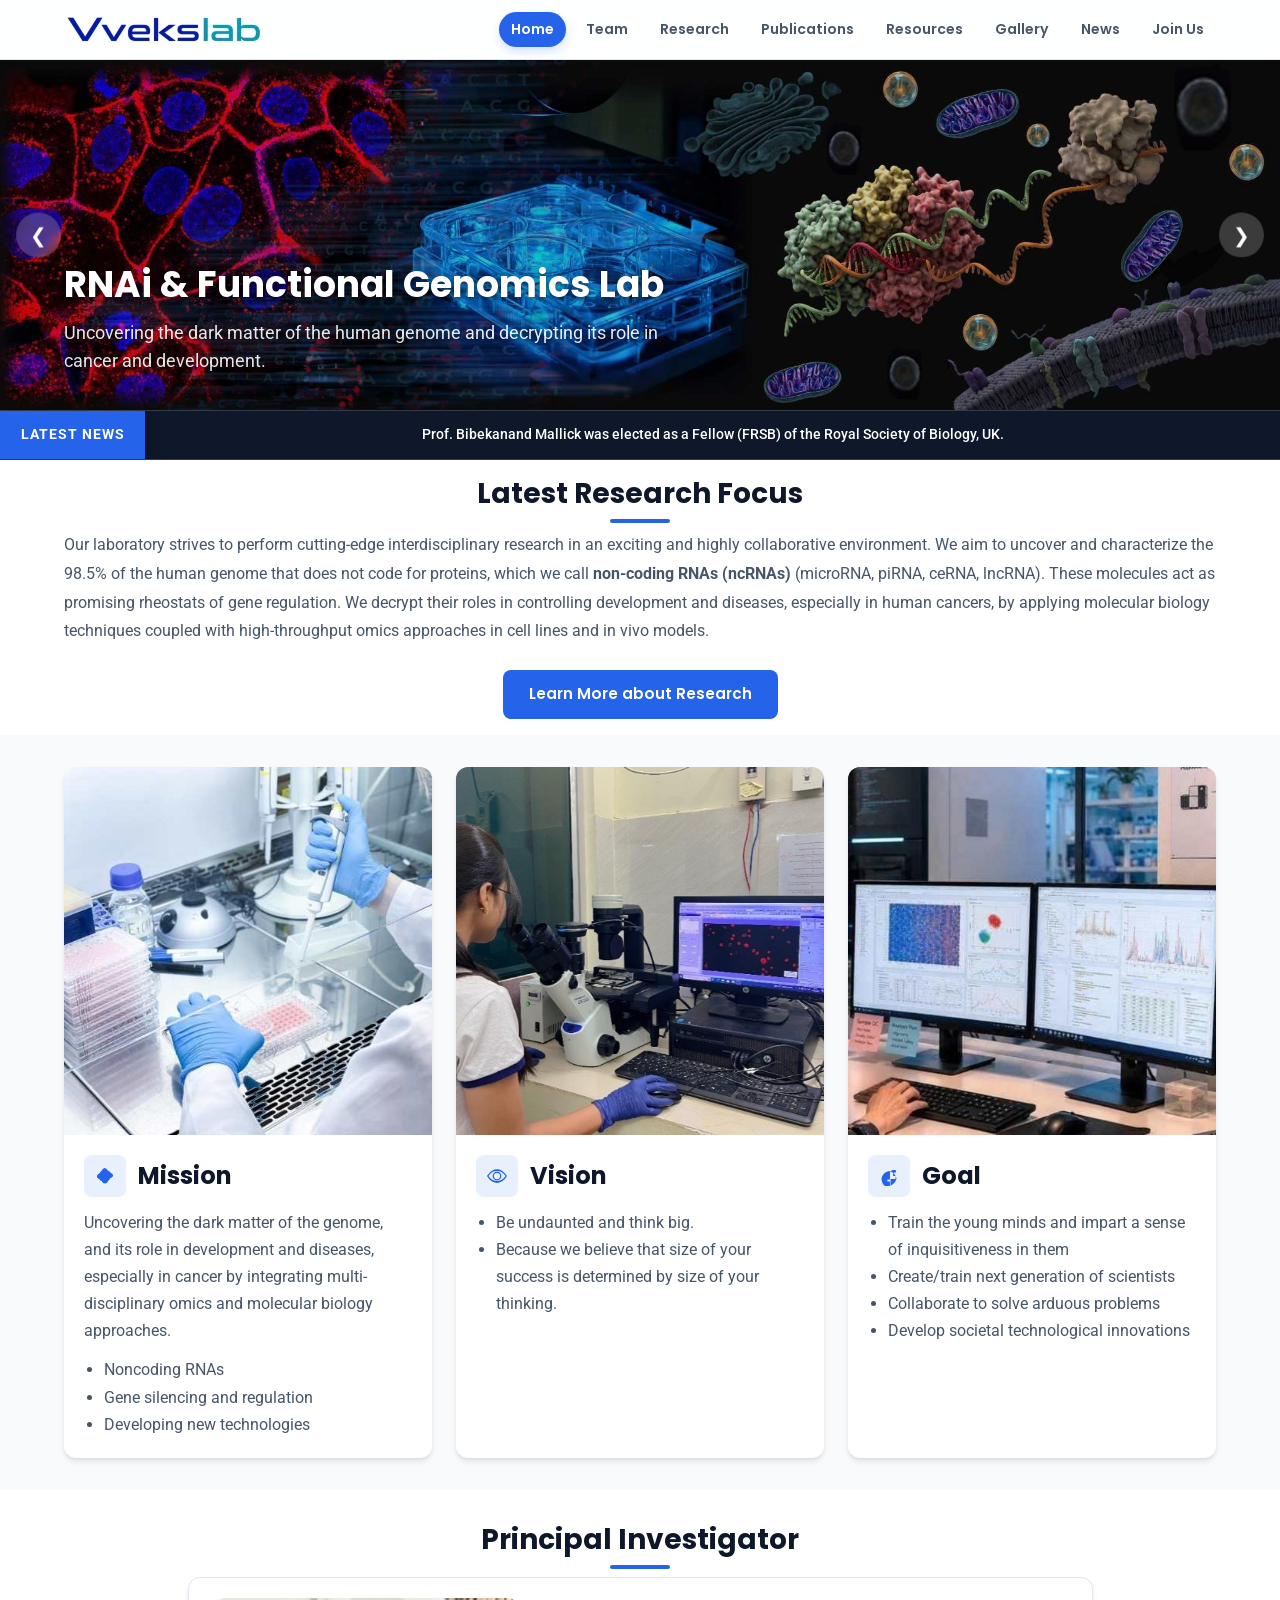
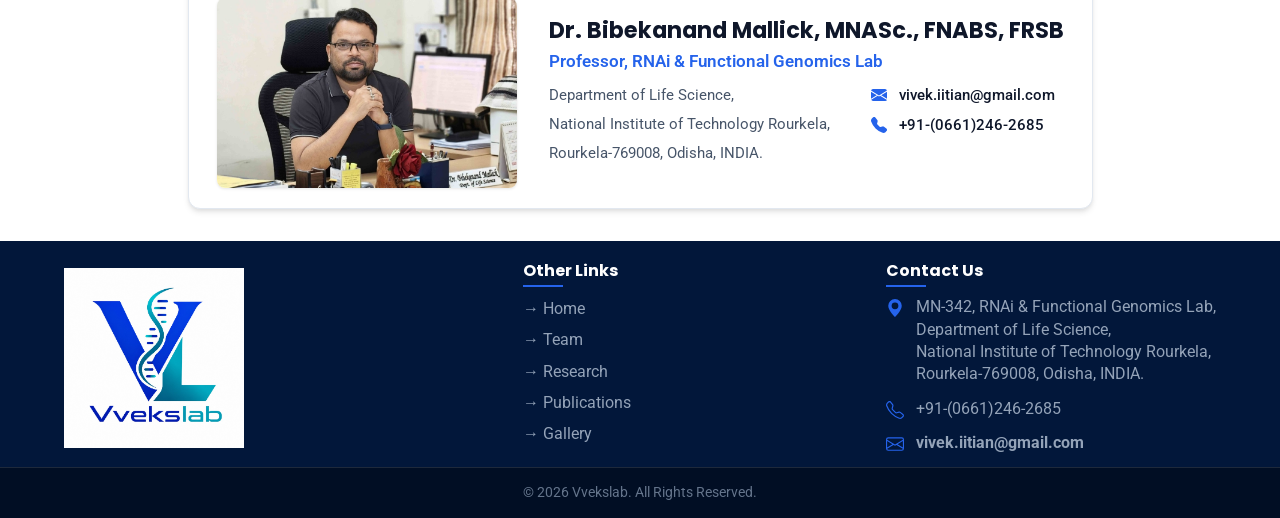
==== index.html @ ed966a6b "Initial commit" ====
<!DOCTYPE html>
<html lang="en">

<head>
  <meta charset="UTF-8">
  <meta http-equiv="X-UA-Compatible" content="IE=edge">
  <meta name="viewport" content="width=device-width, initial-scale=1.0">
  <title>Vvekslab | RNAi & Functional Genomics Lab</title>

  <!-- Favicon -->
  <link rel="shortcut icon" href="./assets/images/logo.jpg" type="image/jpeg">

  <!-- Fonts -->
  <link rel="preconnect" href="https://fonts.googleapis.com">
  <link rel="preconnect" href="https://fonts.gstatic.com" crossorigin>
  <link
    href="https://fonts.googleapis.com/css2?family=Poppins:wght@500;600;700;800&family=Roboto:wght@400;500;700&display=swap"
    rel="stylesheet">

  <!-- Main Stylesheet -->
  <link rel="stylesheet" href="./assets/css/style.css">
</head>

<body id="top">

  <!-- Header -->
  <header class="header" data-header>
    <div class="container header-container">
      <a href="index.html" class="logo">
        <img src="./assets/images/vvekslab_text.png" alt="Vvekslab Logo">
      </a>

      <nav class="navbar" data-navbar>
        <ul class="navbar-list">
          <li><a href="index.html" class="navbar-link active">Home</a></li>
          <li class="dropdown">
            <a href="team.html" class="navbar-link dropdown-toggle" style="cursor: pointer;">Team</a>
            <div class="dropdown-content">
              <a href="team.html">Current Lab Members</a>
              <a href="alumni.html">Lab Alumni</a>
            </div>
          </li>
          <li><a href="research.html" class="navbar-link ">Research</a></li>
          <li><a href="publications.html" class="navbar-link ">Publications</a></li>
          <li><a href="resources.html" class="navbar-link ">Resources</a></li>
          <li><a href="gallery.html" class="navbar-link ">Gallery</a></li>
          <li><a href="news.html" class="navbar-link ">News</a></li>
          <li><a href="joinus.html" class="navbar-link ">Join Us</a></li>
        </ul>
      </nav>

      <button class="nav-toggle-btn" aria-label="Toggle menu" data-nav-toggler>
        <svg xmlns="http://www.w3.org/2000/svg" width="24" height="24" fill="currentColor" class="bi bi-list"
          viewBox="0 0 16 16">
          <path fill-rule="evenodd"
            d="M2.5 12a.5.5 0 0 1 .5-.5h10a.5.5 0 0 1 0 1H3a.5.5 0 0 1-.5-.5zm0-4a.5.5 0 0 1 .5-.5h10a.5.5 0 0 1 0 1H3a.5.5 0 0 1-.5-.5zm0-4a.5.5 0 0 1 .5-.5h10a.5.5 0 0 1 0 1H3a.5.5 0 0 1-.5-.5z" />
        </svg>
      </button>
    </div>
  </header>

  <!-- Carousel Hero Section -->
  <section class="hero-carousel">
    <div class="carousel-inner">
      <div class="carousel-item">
        <img src="assets/images/homepage/carousel_1.jpg" alt="Lab Research">
        <div class="carousel-caption">
          <h2>RNAi & Functional Genomics Lab</h2>
          <p>Uncovering the dark matter of the human genome and decrypting its role in cancer and development.</p>
        </div>
      </div>
      <div class="carousel-item">
        <img src="assets/images/homepage/carousel_2.jpg" alt="Computational Biology">
        <div class="carousel-caption">
          <h2>Cutting-Edge Research</h2>
          <p>Performing interdisciplinary studies by coupling molecular techniques with high-throughput omics.</p>
        </div>
      </div>
      <div class="carousel-item">
        <img src="assets/images/homepage/carousel_3.jpg" alt="Lab Members Work">
        <div class="carousel-caption">
          <h2>State-of-the-Art Facility</h2>
          <p>Nurturing young minds at the Department of Life Science, National Institute of Technology, Rourkela.</p>
        </div>
      </div>
      <div class="carousel-item">
        <img src="assets/images/homepage/carousel_4.jpg" alt="Lab Environment">
        <div class="carousel-caption">
          <h2>Join Our Journey</h2>
          <p>Training the next generation of scientists to solve complex molecular biology problems.</p>
        </div>
      </div>
    </div>
    <button class="carousel-btn prev" aria-label="Previous image">&#10094;</button>
    <button class="carousel-btn next" aria-label="Next image">&#10095;</button>
  </section>

  <!-- Ticker Banner with Static News Badge -->
  <a href="news.html" class="announcement-ticker" title="View all news">
    <div class="ticker-badge">LATEST NEWS</div>
    <div class="ticker-scroll-area">
      <div class="ticker-wrap">
        <div class="ticker-item">Prof. Bibekanand Mallick was elected as a Fellow (FRSB) of the Royal Society of
          Biology, UK.</div>
        <div class="ticker-item">Serving as Editor of Communications Biology (Nature Portfolio Journal).</div>
        <div class="ticker-item">Recent research on oral cancer published in the journal "BBA Gene Regulatory
          Mechanism".
        </div>
      </div>
    </div>
  </a>

  <!-- Latest Research Section -->
  <section class="section section-bg" style="padding-top: 1rem; padding-bottom: 1rem;">
    <div class="container">
      <h2 class="section-title" style="font-size: 1.75rem;">Latest Research Focus</h2>
      <p class="text-muted" style="font-size: 1rem; line-height: 1.8; margin-bottom: 1.5rem;">
        Our laboratory strives to perform cutting-edge interdisciplinary research in an exciting and highly
        collaborative environment. We aim to uncover and characterize the 98.5% of the human genome that does not code
        for proteins, which we call <strong>non-coding RNAs (ncRNAs)</strong> (microRNA, piRNA, ceRNA, lncRNA).
        These molecules act as promising rheostats of gene regulation. We decrypt their roles in controlling development
        and diseases, especially in human cancers, by applying molecular biology techniques coupled with high-throughput
        omics approaches in cell lines and in vivo models.
      </p>
      <div style="display: flex; justify-content: center;">
        <a href="research.html" id="learn-more-research-btn" class="btn btn-primary"
          style="padding: 10px 24px; font-size: 0.95rem;">Learn More about
          Research</a>
      </div>
    </div>
  </section>

  <!-- Mission & Vision Section -->
  <section class="section">
    <div class="container">
      <div class="mvg-grid">

        <!-- Mission Card -->
        <div class="mvg-card">
          <div class="mvg-card-img">
            <img src="assets/images/homepage/mission.jpg" alt="Mission Illustration">
          </div>
          <div class="mvg-card-body">
            <div style="display: flex; align-items: center; gap: 0.75rem; margin-bottom: 0.75rem;">
              <div
                style="background-color: rgba(37, 99, 235, 0.1); color: var(--accent-color); width: 42px; height: 42px; border-radius: var(--radius-md); display: flex; align-items: center; justify-content: center; flex-shrink: 0;">
                <svg xmlns="http://www.w3.org/2000/svg" width="20" height="20" fill="currentColor"
                  class="bi bi-shield-check" viewBox="0 0 16 16">
                  <path
                    d="M8 1.5c-1.117 0-2.072.75-2.316 1.808a3.992 3.992 0 0 0-1.808 2.316A3.991 3.991 0 0 0 1.5 8c0 1.117.75 2.072 1.808 2.316a3.992 3.992 0 0 0 2.316 1.808c.244 1.058 1.2 1.808 2.316 1.808 1.117 0 2.072-.75 2.316-1.808a3.992 3.992 0 0 0 1.808-2.316A3.99 3.99 0 0 0 14.5 8c0-1.117-.75-2.072-1.808-2.316a3.992 3.992 0 0 0-2.316-1.808A3.993 3.993 0 0 0 8 1.5z" />
                </svg>
              </div>
              <h3 style="font-size: 1.5rem; margin: 0;">Mission</h3>
            </div>
            <p class="text-muted" style="font-size: 1rem; line-height: 1.7; margin-bottom: 0.75rem;">Uncovering the dark
              matter of the genome, and its role in development and diseases, especially in cancer by integrating
              multi-disciplinary omics and molecular biology approaches.</p>
            <ul class="text-muted"
              style="padding-left: 1.25rem; list-style: disc; font-size: 1rem; line-height: 1.7; margin-bottom: 0;">
              <li>Noncoding RNAs</li>
              <li>Gene silencing and regulation</li>
              <li>Developing new technologies</li>
            </ul>
          </div>
        </div>

        <!-- Vision Card -->
        <div class="mvg-card">
          <div class="mvg-card-img">
            <img src="assets/images/homepage/vision.jpg" alt="Vision Illustration">
          </div>
          <div class="mvg-card-body">
            <div style="display: flex; align-items: center; gap: 0.75rem; margin-bottom: 0.75rem;">
              <div
                style="background-color: rgba(37, 99, 235, 0.1); color: var(--accent-color); width: 42px; height: 42px; border-radius: var(--radius-md); display: flex; align-items: center; justify-content: center; flex-shrink: 0;">
                <svg xmlns="http://www.w3.org/2000/svg" width="20" height="20" fill="currentColor" class="bi bi-eye"
                  viewBox="0 0 16 16">
                  <path
                    d="M16 8s-3-5.5-8-5.5S0 8 0 8s3 5.5 8 5.5S16 8 16 8zM1.173 8a13.133 13.133 0 0 1 1.66-2.043C4.12 4.668 5.88 4 8 4s3.88.668 5.167 1.957A13.133 13.133 0 0 1 14.828 8c-.058.087-.122.183-.195.288-.335.48-.83 1.12-1.465 1.755C11.879 11.332 10.119 12 8 12s-3.879-.668-5.168-1.957A13.133 13.133 0 0 1 1.172 8z" />
                  <path d="M8 5.5a2.5 2.5 0 1 0 0 5 2.5 2.5 0 0 0 0-5zM4.5 8a3.5 3.5 0 1 1 7 0 3.5 3.5 0 0 1-7 0z" />
                </svg>
              </div>
              <h3 style="font-size: 1.5rem; margin: 0;">Vision</h3>
            </div>
            <ul class="text-muted"
              style="padding-left: 1.25rem; list-style: disc; font-size: 1rem; line-height: 1.7; margin-bottom: 0;">
              <li>Be undaunted and think big.</li>
              <li>Because we believe that size of your success is determined by size of your thinking.</li>
            </ul>
          </div>
        </div>

        <!-- Goals Card -->
        <div class="mvg-card">
          <div class="mvg-card-img">
            <img src="assets/images/homepage/goal.jpg" alt="Goals Illustration">
          </div>
          <div class="mvg-card-body">
            <div style="display: flex; align-items: center; gap: 0.75rem; margin-bottom: 0.75rem;">
              <div
                style="background-color: rgba(37, 99, 235, 0.1); color: var(--accent-color); width: 42px; height: 42px; border-radius: var(--radius-md); display: flex; align-items: center; justify-content: center; flex-shrink: 0;">
                <svg xmlns="http://www.w3.org/2000/svg" width="20" height="20" fill="currentColor" class="bi bi-compass"
                  viewBox="0 0 16 16">
                  <path
                    d="M8 16.016a7.969 7.969 0 0 0 6-6.016 7.968 7.968 0 0 0-6-6.016 7.968 7.968 0 0 0-6 6.016c0 4.025 2.935 7.359 6.75 7.951v-5.625h-2.03v-1.562h2.03V6.275c0-2.017 1.195-3.131 3.022-3.131.876 0 1.791.157 1.791.157v1.98h-1.009c-.993 0-1.303.621-1.303 1.258v1.51h2.218l-.354 2.326H9.25v5.625z" />
                </svg>
              </div>
              <h3 style="font-size: 1.5rem; margin: 0;">Goal</h3>
            </div>
            <ul class="text-muted"
              style="padding-left: 1.25rem; list-style: disc; font-size: 1rem; line-height: 1.7; margin-bottom: 0;">
              <li>Train the young minds and impart a sense of inquisitiveness in them</li>
              <li>Create/train next generation of scientists</li>
              <li>Collaborate to solve arduous problems</li>
              <li>Develop societal technological innovations</li>
            </ul>
          </div>
        </div>

      </div>
    </div>
  </section>

  <!-- Principal Investigator Profile Card -->
  <section class="section section-bg">
    <div class="container">
      <h2 class="section-title" style="font-size: 1.75rem;">Principal Investigator</h2>
      <div class="pi-card">
        <div>
          <img src="./assets/images/homepage/pi_wide.jpg" alt="Dr. Bibekanand Mallick" class="pi-img">
        </div>
        <div class="pi-info">
          <h3>Dr. Bibekanand Mallick, MNASc., FNABS, FRSB</h3>
          <p class="subtitle">Professor, RNAi & Functional Genomics Lab</p>
          <div class="pi-info-columns">
            <div class="pi-details" style="margin: 0;">
              <p>Department of Life Science,</p>
              <p>National Institute of Technology Rourkela,</p>
              <p>Rourkela-769008, Odisha, INDIA.</p>
            </div>
            <div class="contact-links-list">
              <div class="contact-link-item">
                <svg xmlns="http://www.w3.org/2000/svg" width="16" height="16" fill="currentColor"
                  class="bi bi-envelope-fill" viewBox="0 0 16 16">
                  <path
                    d="M.05 3.555A2 2 0 0 1 2 2h12a2 2 0 0 1 1.95 1.555L8 8.414.05 3.555zM0 4.697v7.104l5.803-3.558L0 4.697zm.192 8.159 6.57-4.027L8 9.586l1.239-.757.192.119 6.57 4.027A2 2 0 0 1 14 14H2a2 2 0 0 1-1.808-1.144zM16 11.801V4.697l-5.803 3.546L16 11.801z" />
                </svg>
                <a href="mailto:vivek.iitian@gmail.com">vivek.iitian@gmail.com</a>
              </div>
              <div class="contact-link-item">
                <svg xmlns="http://www.w3.org/2000/svg" width="16" height="16" fill="currentColor"
                  class="bi bi-telephone-fill" viewBox="0 0 16 16">
                  <path fill-rule="evenodd"
                    d="M1.885.511a1.745 1.745 0 0 1 2.61.163L6.29 2.98c.329.423.445.974.315 1.494l-.547 2.19a.678.678 0 0 0 .178.643l2.457 2.457a.678.678 0 0 0 .644.178l2.189-.547a1.745 1.745 0 0 1 1.494.315l2.306 1.794c.829.645.905 1.87.163 2.611l-1.034 1.034c-.74.74-1.846 1.065-2.877.702a18.634 18.634 0 0 1-7.01-4.42 18.634 18.634 0 0 1-4.42-7.009c-.362-1.03-.037-2.137.703-2.877L1.885.511z" />
                </svg>
                <a href="tel:+916612462685">+91-(0661)246-2685</a>
              </div>
            </div>
          </div>
        </div>
      </div>
    </div>
  </section>



  <!-- Footer -->
  <footer class="footer">
    <div class="container footer-grid">
      <div class="footer-col">
        <img src="assets/images/footer_logo.jpg" alt="Vvekslab Logo" class="footer-logo">
      </div>
      <div class="footer-col">
        <h3>Other Links</h3>
        <ul class="footer-links-list">
          <li><a href="index.html" class="footer-link-item">&rarr; Home</a></li>
          <li><a href="team.html" class="footer-link-item">&rarr; Team</a></li>
          <li><a href="research.html" class="footer-link-item">&rarr; Research</a></li>
          <li><a href="publications.html" class="footer-link-item">&rarr; Publications</a></li>
          <li><a href="gallery.html" class="footer-link-item">&rarr; Gallery</a></li>
        </ul>
      </div>
      <div class="footer-col">
        <h3>Contact Us</h3>
        <ul class="footer-links-list">
          <li class="footer-contact-item">
            <svg xmlns="http://www.w3.org/2000/svg" width="18" height="18" fill="currentColor" class="bi bi-geo-alt"
              viewBox="0 0 16 16">
              <path d="M8 16s6-5.686 6-10A6 6 0 0 0 2 6c0 4.314 6 10 6 10zm0-7a3 3 0 1 1 0-6 3 3 0 0 1 0 6z" />
            </svg>
            <span>MN-342, RNAi & Functional Genomics Lab,<br>Department of Life Science,<br>National Institute of
              Technology
              Rourkela,<br>Rourkela-769008, Odisha, INDIA.</span>
          </li>
          <li class="footer-contact-item">
            <svg xmlns="http://www.w3.org/2000/svg" width="18" height="18" fill="currentColor" class="bi bi-telephone"
              viewBox="0 0 16 16">
              <path
                d="M3.654 1.328a.678.678 0 0 0-1.015-.063L1.605 2.3c-.483.484-.661 1.169-.45 1.77a17.568 17.568 0 0 0 4.168 6.608 17.569 17.569 0 0 0 6.608 4.168c.601.211 1.286.033 1.77-.45l1.034-1.034a.678.678 0 0 0-.063-1.015l-2.307-1.794a.678.678 0 0 0-.58-.122l-2.19.547a1.745 1.745 0 0 1-1.657-.459L5.482 8.062a1.745 1.745 0 0 1-.46-1.657l.548-2.19a.678.678 0 0 0-.122-.58L3.654 1.328zM1.884.511a1.745 1.745 0 0 1 2.61.163L6.29 2.98c.329.423.445.974.315 1.494l-.547 2.19a.678.678 0 0 0 .178.643l2.457 2.457a.678.678 0 0 0 .644.178l2.189-.547a1.745 1.745 0 0 1 1.494.315l2.306 1.794c.829.645.905 1.87.163 2.611l-1.034 1.034c-.74.74-1.846 1.065-2.877.702a18.634 18.634 0 0 1-7.01-4.42 18.634 18.634 0 0 1-4.42-7.009c-.362-1.03-.037-2.137.703-2.877L1.885.511z" />
            </svg>
            <span>+91-(0661)246-2685</span>
          </li>
          <li class="footer-contact-item">
            <svg xmlns="http://www.w3.org/2000/svg" width="18" height="18" fill="currentColor" class="bi bi-envelope"
              viewBox="0 0 16 16">
              <path
                d="M0 4a2 2 0 0 1 2-2h12a2 2 0 0 1 2 2v8a2 2 0 0 1-2 2H2a2 2 0 0 1-2-2V4Zm2-1a1 1 0 0 0-1 1v.217l7 4.2 7-4.2V4a1 1 0 0 0-1-1H2Zm13 2.383-4.708 2.825L15 11.105V5.383Zm-.034 6.876-5.64-3.471L8 9.583l-1.326-.795-5.64 3.47A1 1 0 0 0 2 13h12a1 1 0 0 0 .966-.741ZM1 11.105l4.708-2.897L1 5.383v5.722Z" />
            </svg>
            <a href="mailto:vivek.iitian@gmail.com"
              style="text-decoration: none; color: inherit; font-weight: bold;">vivek.iitian@gmail.com</a>
          </li>
        </ul>
      </div>
    </div>
    <div class="footer-bottom">
      <div class="container">
        <p class="copyright">&copy; <span id="year"></span> Vvekslab. All Rights Reserved.</p>
      </div>
    </div>
    <script>
      document.getElementById('year').textContent = new Date().getFullYear();
    </script>
  </footer>

  <!-- Scroll Top Button -->
  <a href="#top" class="back-top-btn" aria-label="back to top" data-back-top-btn>
    <svg xmlns="http://www.w3.org/2000/svg" width="20" height="20" fill="currentColor" class="bi bi-chevron-up"
      viewBox="0 0 16 16">
      <path fill-rule="evenodd"
        d="M7.646 4.646a.5.5 0 0 1 .708 0l6 6a.5.5 0 0 1-.708.708L8 5.707l-5.646 5.647a.5.5 0 0 1-.708-.708l6-6z" />
    </svg>
  </a>

  <!-- JS Scripts -->
  <script src="./assets/js/script.js" defer></script>
</body>

</html>
---- assets/css/style.css ----
/* ==========================================================================
   Vvekslab Modern Design System & Stylesheet
   ========================================================================== */

/* --- Custom Properties & Theme Variables --- */
:root {
  --primary-color: #0f172a;
  /* Slate 900 */
  --primary-light: #1e293b;
  /* Slate 800 */
  --accent-color: #2563eb;
  /* Royal Blue */
  --accent-glow: #3b82f6;
  /* Glow Blue */
  --accent-hover: #1d4ed8;
  --text-dark: #0f172a;
  --text-muted: #475569;
  /* Slate 600 */
  --text-light: #64748b;
  /* Slate 500 */
  --bg-light: #f8fafc;
  /* Slate 50 */
  --bg-white: #ffffff;
  --bg-footer: #02173a;
  --border-color: #e2e8f0;
  /* Slate 200 */
  --font-heading: 'Poppins', sans-serif;
  --font-body: 'Roboto', sans-serif;
  --shadow-sm: 0 1px 3px rgba(0, 0, 0, 0.1);
  --shadow-md: 0 4px 6px -1px rgba(0, 0, 0, 0.1), 0 2px 4px -1px rgba(0, 0, 0, 0.06);
  --shadow-lg: 0 10px 15px -3px rgba(0, 0, 0, 0.1), 0 4px 6px -2px rgba(0, 0, 0, 0.05);
  --shadow-hover: 0 20px 25px -5px rgba(0, 0, 0, 0.15), 0 10px 10px -5px rgba(0, 0, 0, 0.04);
  --radius-sm: 0.375rem;
  --radius-md: 0.5rem;
  --radius-lg: 0.75rem;
  --radius-full: 9999px;
  --transition: all 0.3s cubic-bezier(0.4, 0, 0.2, 1);
  --header-height: 60px;
}

/* --- Base Resets --- */
*,
*::before,
*::after {
  box-sizing: border-box;
  margin: 0;
  padding: 0;
}

html {
  scroll-behavior: smooth;
  font-size: 16px;
  background-color: #f1f5f9;
  /* Contrast background for boxed layout on large screens */
}

body {
  font-family: var(--font-body);
  background-color: var(--bg-light);
  color: var(--text-dark);
  line-height: 1.6;
  -webkit-font-smoothing: antialiased;
  overflow-x: hidden;
  padding-top: var(--header-height);
}

p {
  font-size: 1rem;
}

img {
  max-width: 100%;
  height: auto;
  display: block;
}

ul,
ol {
  list-style: none;
}

a {
  text-decoration: none;
  color: inherit;
  transition: var(--transition);
}

a:hover {
  color: var(--accent-color);
  text-decoration: underline;
}

.navbar-link:hover,
.filter-btn:hover,
.pub-filter-btn:hover,
.btn:hover,
.logo:hover,
.announcement-ticker:hover {
  text-decoration: none;
}

#learn-more-research-btn:hover {
  background-color: var(--bg-white) !important;
  color: var(--accent-color) !important;
  border: 2px solid var(--accent-color);
}

/* --- Typography --- */
h1,
h2,
h3,
h4,
h5,
h6 {
  font-family: var(--font-heading);
  font-weight: 700;
  line-height: 1.25;
  color: var(--primary-color);
}

.h1 {
  font-size: 1.75rem;
  margin: 0;
}

.h2,
.section-title {
  font-size: 1.75rem;
  margin-top: 0;
}

.h3 {
  font-size: 1.75rem;
}

.text-muted {
  color: var(--text-muted);
  font-size: 0.95rem;
  line-height: 1.6;
}

/* --- Containers & Layout --- */
.container {
  width: 100%;
  max-width: 1200px;
  margin-left: auto;
  margin-right: auto;
  padding-left: 1.5rem;
  padding-right: 1.5rem;
}

.grid {
  display: grid;
  gap: 1.5rem;
}

.grid-2 {
  grid-template-columns: repeat(auto-fit, minmax(300px, 1fr));
}

.grid-2-strict {
  grid-template-columns: repeat(2, 1fr);
}

.grid-3 {
  grid-template-columns: repeat(auto-fit, minmax(280px, 1fr));
}

.grid-4 {
  grid-template-columns: repeat(auto-fit, minmax(220px, 1fr));
}

/* --- Buttons --- */
.btn {
  display: inline-flex;
  align-items: center;
  justify-content: center;
  padding: 0.75rem 1.5rem;
  font-family: var(--font-heading);
  font-weight: 600;
  border-radius: var(--radius-md);
  border: 2px solid transparent;
  cursor: pointer;
  transition: var(--transition);
}

.btn-primary {
  background-color: var(--accent-color);
  color: var(--bg-white);
}

.btn-primary:hover {
  background-color: var(--accent-hover);
  transform: translateY(-2px);
  box-shadow: 0 4px 12px rgba(37, 99, 235, 0.3);
}

.btn-outline {
  border-color: var(--accent-color);
  color: var(--accent-color);
  background-color: transparent;
}

.btn-outline:hover {
  background-color: var(--accent-color);
  color: var(--bg-white);
  transform: translateY(-2px);
}

/* --- Header & Navigation --- */
.header {
  position: fixed;
  top: 0;
  left: 0;
  width: 100%;
  height: var(--header-height);
  background-color: rgba(255, 255, 255, 0.85);
  backdrop-filter: blur(12px);
  -webkit-backdrop-filter: blur(12px);
  border-bottom: 1px solid var(--border-color);
  z-index: 1000;
  transition: var(--transition);
}

.header.scrolled {
  background-color: rgba(255, 255, 255, 0.95);
  box-shadow: var(--shadow-md);
  height: 50px;
}

.header .container {
  display: flex;
  align-items: center;
  justify-content: space-between;
  height: 100%;
}

.logo {
  font-family: var(--font-heading);
  font-size: 1.75rem;
  font-weight: 800;
  color: var(--accent-color);
  letter-spacing: -0.5px;
  display: flex;
  align-items: center;
  gap: 0.5rem;
}

.logo img {
  max-height: 42px;
  width: auto;
  object-fit: contain;
  display: block;
  transition: max-height 0.3s ease;
}

.header.scrolled .logo img {
  max-height: 36px;
}

.navbar-list {
  display: flex;
  gap: 0.5rem;
  align-items: center;
}

.navbar-link {
  font-family: var(--font-heading);
  font-weight: 600;
  font-size: 0.88rem;
  color: var(--text-muted);
  padding: 0.4rem 0.75rem;
  border-radius: var(--radius-full);
  transition: var(--transition);
  display: inline-block;
}

.navbar-link:hover {
  color: var(--accent-color);
  background-color: rgba(37, 99, 235, 0.06);
}

.navbar-link.active {
  color: var(--bg-white);
  background-color: var(--accent-color);
  box-shadow: 0 4px 10px rgba(37, 99, 235, 0.2);
}

/* Mobile Menu Toggle */
.nav-toggle-btn {
  display: none;
  background: none;
  border: none;
  cursor: pointer;
  font-size: 1.75rem;
  color: var(--primary-color);
  transition: var(--transition);
}

/* --- Hero Banner Carousel & Announcement Ticker --- */
.hero-carousel {
  position: relative;
  width: 100%;
  height: 350px;
  overflow: hidden;
  background-color: var(--primary-color);
}

.page-banner {
  position: relative;
  width: 100%;
  height: 233px;
  overflow: hidden;
  background-color: var(--primary-color);
  display: flex;
  align-items: center;
  justify-content: center;
}

.page-banner.large-banner,
.page-banner.team-banner {
  height: 350px;
}


.carousel-inner {
  width: 100%;
  height: 100%;
  display: flex;
  transition: transform 0.6s cubic-bezier(0.4, 0, 0.2, 1);
}

.carousel-item {
  flex: 0 0 100%;
  width: 100%;
  height: 100%;
  position: relative;
}

.carousel-item img {
  width: 100%;
  height: 100%;
  object-fit: cover;
  filter: brightness(0.8);
}

.carousel-caption {
  position: absolute;
  bottom: 10%;
  left: 5%;
  right: 5%;
  color: var(--bg-white);
  text-shadow: 0 2px 4px rgba(0, 0, 0, 0.5);
  max-width: 600px;
  animation: fadeInUp 0.8s ease;
}

.carousel-caption h2 {
  color: var(--bg-white);
  font-size: 2.25rem;
  margin-bottom: 0.75rem;
}

.carousel-caption p {
  font-size: 1.1rem;
  opacity: 0.9;
}

.carousel-btn {
  position: absolute;
  top: 50%;
  transform: translateY(-50%);
  background-color: rgba(255, 255, 255, 0.2);
  border: none;
  width: 45px;
  height: 45px;
  border-radius: var(--radius-full);
  color: var(--bg-white);
  cursor: pointer;
  display: flex;
  align-items: center;
  justify-content: center;
  font-size: 1.25rem;
  backdrop-filter: blur(4px);
  transition: var(--transition);
  z-index: 10;
}

.carousel-btn:hover {
  background-color: var(--accent-color);
}

.carousel-btn.prev {
  left: 1rem;
}

.carousel-btn.next {
  right: 1rem;
}

.announcement-ticker {
  background: var(--primary-color);
  color: var(--bg-white);
  overflow: hidden;
  min-height: 48px;
  height: auto;
  display: flex;
  align-items: stretch;
  box-shadow: var(--shadow-sm);
  border-top: 1px solid rgba(255, 255, 255, 0.15);
  border-bottom: 1px solid rgba(255, 255, 255, 0.15);
  text-decoration: none;
  cursor: pointer;
  transition: background-color 0.3s ease, filter 0.3s ease;
}

.announcement-ticker:hover {
  filter: brightness(1.15);
  color: var(--bg-white);
}

.announcement-ticker:hover .ticker-badge {
  filter: brightness(1.1);
}

.ticker-badge {
  background-color: var(--accent-color);
  color: var(--bg-white);
  padding: 0 1.25rem;
  min-width: 145px;
  display: flex;
  align-items: center;
  justify-content: center;
  font-weight: 700;
  font-size: 0.85rem;
  letter-spacing: 1px;
  z-index: 10;
  flex-shrink: 0;
  box-shadow: 4px 0 12px rgba(0, 0, 0, 0.2);
}

.ticker-scroll-area {
  flex: 1;
  overflow: hidden;
  position: relative;
  display: flex;
  align-items: center;
  min-height: 48px;
  padding: 6px 0;
}

.ticker-wrap {
  position: relative;
  width: 100%;
  min-height: 100%;
  display: flex;
  align-items: center;
  justify-content: flex-start;
}

.ticker-item {
  position: absolute;
  top: 50%;
  left: 0;
  width: 100%;
  transform: translateY(-50%);
  display: flex;
  align-items: center;
  justify-content: center;
  padding: 0 1rem;
  text-align: center;
  opacity: 0;
  transition: opacity 0.5s ease, transform 0.5s ease;
  pointer-events: none;
  font-size: 0.9rem;
  font-weight: 500;
  line-height: 1.35;
  white-space: normal;
  word-break: break-word;
}

.ticker-item.active {
  opacity: 1;
  transform: translateY(-50%);
  pointer-events: auto;
}

.ticker-item.exit {
  opacity: 0;
  transform: translateY(-80%);
  pointer-events: none;
}

.ticker-item.exit {
  opacity: 0;
  transform: translateY(-15px);
}

/* --- Mission / Vision / Goals Card Grid --- */
.mvg-grid {
  display: grid;
  grid-template-columns: repeat(3, 1fr);
  gap: 1.5rem;
}

.mvg-card {
  background: var(--bg-white);
  border-radius: var(--radius-lg);
  box-shadow: var(--shadow-md);
  overflow: hidden;
  display: flex;
  flex-direction: column;
  transition: transform 0.3s ease, box-shadow 0.3s ease;
}

.mvg-card:hover {
  transform: translateY(-4px);
  box-shadow: var(--shadow-lg);
}

.mvg-card-img {
  width: 100%;
  aspect-ratio: 1 / 1;
  overflow: hidden;
}

.mvg-card-img img {
  width: 100%;
  height: 100%;
  object-fit: cover;
  display: block;
}

.mvg-card-body {
  padding: 1.25rem;
  flex: 1;
}

@media (max-width: 992px) {
  .mvg-grid {
    grid-template-columns: 1fr;
    max-width: 500px;
    margin: 0 auto;
  }
}

/* --- General Content Sections --- */
.section {
  padding: 2rem 0;
}

.section-title {
  text-align: center;
  margin-bottom: 1.25rem;
  position: relative;
  font-size: 2.25rem;
}

.section-title::after {
  content: '';
  position: absolute;
  bottom: -0.75rem;
  left: 50%;
  transform: translateX(-50%);
  width: 60px;
  height: 4px;
  background-color: var(--accent-color);
  border-radius: var(--radius-full);
}

.section-bg {
  background-color: var(--bg-white);
}

/* --- Cards & General Layout Modules --- */
.card {
  background-color: var(--bg-white);
  border-radius: var(--radius-lg);
  border: 1px solid var(--border-color);
  overflow: hidden;
  box-shadow: var(--shadow-sm);
  transition: var(--transition);
}

.card:hover {
  transform: translateY(-5px);
  box-shadow: var(--shadow-hover);
  border-color: transparent;
}

.card-body {
  padding: 1.75rem;
}

/* PI Highlight Row */
.pi-card {
  display: grid;
  grid-template-columns: 300px auto;
  gap: 2rem;
  align-items: center;
  background-color: var(--bg-white);
  border-radius: var(--radius-lg);
  padding: 1.25rem 1.75rem;
  box-shadow: var(--shadow-md);
  border: 1px solid var(--border-color);
  width: fit-content;
  max-width: 100%;
  margin-left: auto;
  margin-right: auto;
}

.pi-img {
  width: 100%;
  height: 190px;
  border-radius: var(--radius-md);
  box-shadow: var(--shadow-sm);
  object-fit: cover;
}

.pi-info h3 {
  font-size: 1.4rem;
  margin-bottom: 0.25rem;
}

.pi-info .subtitle {
  color: var(--accent-color);
  font-weight: 600;
  font-size: 1.05rem;
  margin-bottom: 0.5rem;
}

.pi-details {
  margin: 0.5rem 0;
  color: var(--text-muted);
}

.pi-details p {
  margin-bottom: 0.3rem;
  font-size: 0.95rem;
  line-height: 1.6;
}

.contact-links-list {
  display: flex;
  flex-direction: column;
  gap: 0.35rem;
  margin-top: 0;
}

.pi-info-columns {
  display: grid;
  grid-template-columns: auto auto;
  gap: 2rem;
  align-items: start;
  margin-top: 0.5rem;
}

@media (max-width: 768px) {
  .pi-info-columns {
    grid-template-columns: 1fr;
    gap: 1rem;
  }
}

.contact-link-item {
  display: flex;
  align-items: center;
  gap: 0.75rem;
  color: var(--text-dark);
  font-weight: 500;
  font-size: 0.95rem;
  line-height: 1.6;
}

.contact-link-item svg {
  color: var(--accent-color);
}

/* --- Page-specific Components --- */

/* 1. Research Collapsible Cards */
.research-card img {
  height: 200px;
  object-fit: cover;
  display: block;
  border: 2px solid var(--accent-color);
  border-radius: var(--radius-md);
  margin: 1.25rem 1.25rem 0 1.25rem;
  width: calc(100% - 2.5rem) !important;
  box-sizing: border-box;
}

.research-card .card-text-wrapper {
  position: relative;
}

.research-card .more-text {
  display: none;
}

.research-card.expanded .more-text {
  display: inline;
}

.research-card.expanded .dots {
  display: none;
}

.btn-readmore {
  background: none;
  border: none;
  color: var(--accent-color);
  font-weight: 600;
  cursor: pointer;
  padding: 0.5rem 0;
  display: inline-flex;
  align-items: center;
  gap: 0.25rem;
}

.btn-readmore:hover {
  color: var(--accent-hover);
}

/* 2. Resource Cards */
.resource-card {
  background-color: var(--bg-white);
  border-radius: var(--radius-lg);
  border: 1px solid var(--border-color);
  box-shadow: var(--shadow-sm);
  padding: 1.5rem 1.75rem;
  display: flex;
  flex-direction: column;
  justify-content: space-between;
  transition: transform 0.3s ease, box-shadow 0.3s ease;
}

.resource-card:hover {
  transform: translateY(-3px);
  box-shadow: var(--shadow-md);
  border-color: var(--accent-glow);
}

.resource-card-header {
  border-bottom: 1px solid var(--border-color);
  padding-bottom: 0.85rem;
  margin-bottom: 1rem;
}

.resource-card-title {
  font-size: 1.3rem;
  color: var(--accent-color);
  font-weight: 700;
  margin-bottom: 0.25rem;
}

.resource-card-subtitle {
  font-size: 0.9rem;
  color: var(--text-light);
  font-weight: 500;
}

/* Funding Grid */
.funding-list {
  display: grid;
  gap: 1.5rem;
}

.funding-item {
  background-color: var(--bg-white);
  border-left: 5px solid var(--accent-color);
  padding: 1.5rem;
  border-radius: 0 var(--radius-md) var(--radius-md) 0;
  box-shadow: var(--shadow-sm);
}

.funding-item h4 {
  font-size: 1.1rem;
  margin-bottom: 0.5rem;
  color: var(--primary-color);
}

/* 2. Team Cards */
.team-grid {
  display: grid;
  grid-template-columns: repeat(auto-fill, minmax(240px, 1fr));
  gap: 2rem;
}

.member-card {
  background-color: var(--bg-white);
  border-radius: var(--radius-lg);
  border: 1px solid var(--border-color);
  overflow: hidden;
  box-shadow: var(--shadow-sm);
  transition: var(--transition);
  text-align: center;
}

.member-card:hover {
  transform: translateY(-5px);
  box-shadow: var(--shadow-lg);
}

.member-img-wrap {
  width: 100%;
  aspect-ratio: 1/1;
  overflow: hidden;
}

.member-img-wrap img {
  width: 100%;
  height: 100%;
  object-fit: cover;
  transition: var(--transition);
}

.member-card:hover .member-img-wrap img {
  transform: scale(1.05);
}

.member-info {
  padding: 0.85rem 1rem;
}

.member-name {
  font-size: 0.95rem;
  font-weight: 700;
  margin-bottom: 0.2rem;
}

.member-role {
  color: var(--accent-color);
  font-weight: 600;
  font-size: 0.8rem;
  margin-bottom: 0.5rem;
}

.member-socials {
  display: flex;
  justify-content: center;
  gap: 0.75rem;
  margin-top: 0.5rem;
}

.member-socials a {
  color: var(--text-light);
  font-size: 1.15rem;
  transition: color 0.2s ease, transform 0.2s ease;
  display: inline-flex;
  align-items: center;
  justify-content: center;
}

.member-socials a:hover {
  transform: translateY(-2px);
}

.member-socials a[aria-label="LinkedIn"]:hover {
  color: #0077b5;
}

.member-socials a[aria-label="ORCID"]:hover {
  color: #a6ce39;
}

.member-socials a[aria-label="ResearchGate"]:hover {
  color: #00ccbb;
}

.member-socials a[aria-label="Email"]:hover {
  color: var(--accent-color);
}

/* Alumni Grid */
.alumni-card {
  background-color: var(--bg-white);
  border-radius: var(--radius-md);
  padding: 0.6rem 0.85rem;
  display: flex;
  align-items: center;
  gap: 0.85rem;
  border: 1px solid var(--border-color);
  box-shadow: var(--shadow-sm);
}

.alumni-avatar {
  width: 70px;
  height: 70px;
  border-radius: var(--radius-md);
  object-fit: cover;
  flex-shrink: 0;
}

.alumni-name {
  font-weight: 600;
  font-size: 0.9rem;
}

.alumni-year {
  color: var(--accent-color);
  font-weight: 600;
  font-size: 0.78rem;
}

/* Accordion styling */
.accordion {
  border: 1px solid var(--border-color);
  border-radius: var(--radius-md);
  overflow: hidden;
  background-color: var(--bg-white);
  margin-bottom: 1rem;
}

.accordion-item {
  border-bottom: 1px solid var(--border-color);
}

.accordion-item:last-child {
  border-bottom: none;
}

.accordion-header {
  width: 100%;
  display: flex;
  justify-content: space-between;
  align-items: center;
  padding: 1.25rem 1.5rem;
  background: none;
  border: none;
  font-family: var(--font-heading);
  font-weight: 600;
  font-size: 1.1rem;
  color: var(--primary-color);
  cursor: pointer;
  text-align: left;
  transition: var(--transition);
}

.accordion-header:hover {
  background-color: var(--bg-light);
}

.accordion-icon {
  display: inline-block;
  transition: var(--transition);
}

.accordion-content {
  max-height: 0;
  overflow: hidden;
  transition: max-height 0.3s ease-out;
  background-color: var(--bg-white);
}

.accordion-body {
  padding: 1.5rem;
  border-top: 1px solid var(--border-color);
}

/* 3. Publications Tab & Lists */
.pub-section {
  animation: fadeInUp 0.2s ease-out;
}

.publication-item {
  padding: 1.25rem 0;
  border-bottom: 1px solid var(--border-color);
  display: flex;
  align-items: center;
  justify-content: space-between;
  gap: 1.5rem;
}

.pub-content {
  flex: 1;
}

.pub-image {
  flex-shrink: 0;
  width: 150px;
  height: auto;
  border-radius: var(--radius-sm);
  box-shadow: var(--shadow-sm);
  object-fit: cover;
}

.publication-item:last-child {
  border-bottom: none;
}

.pub-title {
  font-weight: 600;
  color: var(--primary-color);
  font-size: 1.05rem;
}

.pub-title a {
  color: inherit;
  text-decoration: none;
  transition: var(--transition);
}

.pub-title a:hover {
  color: var(--accent-color);
  text-decoration: underline;
}

.pub-authors {
  margin: 0.25rem 0;
  color: var(--text-muted);
}

.pub-meta {
  font-size: 0.9rem;
  font-weight: 500;
  color: var(--accent-color);
}

.pub-link {
  display: inline-flex;
  align-items: center;
  gap: 0.25rem;
  font-weight: 600;
  color: var(--accent-color);
  font-size: 0.9rem;
}

.pub-link:hover {
  color: var(--accent-hover);
  text-decoration: underline;
}

/* --- Books Section Aesthetics --- */
.book-card {
  display: flex;
  align-items: center;
  gap: 2rem;
  padding: 1.75rem;
  margin-bottom: 1.5rem;
  background-color: var(--bg-white);
  border-radius: var(--radius-lg, 12px);
  border: 1px solid rgba(0, 0, 0, 0.08);
  box-shadow: var(--shadow-sm);
  transition: transform 0.3s ease, box-shadow 0.3s ease;
}

.book-card:hover {
  transform: translateY(-3px);
  box-shadow: var(--shadow-md);
}

.book-cover-wrap {
  flex-shrink: 0;
  width: 120px;
}

.book-cover-wrap img {
  width: 100%;
  height: auto;
  border-radius: var(--radius-sm, 6px);
  box-shadow: 0 4px 12px rgba(0, 0, 0, 0.15);
  transition: transform 0.3s ease;
}

.book-card:hover .book-cover-wrap img {
  transform: scale(1.04);
}

.book-details {
  flex: 1;
  display: flex;
  flex-direction: column;
  justify-content: center;
}

.book-title {
  font-size: 1.3rem;
  font-weight: 700;
  line-height: 1.35;
  margin-bottom: 0.5rem;
}

.book-title a {
  color: var(--primary-color);
  text-decoration: none;
  transition: color 0.2s ease;
}

.book-title a:hover {
  color: var(--accent-color);
  text-decoration: underline;
}

.book-authors {
  font-size: 1.02rem;
  font-weight: 600;
  color: var(--text-color);
  margin-bottom: 0.35rem;
}

.book-meta {
  font-size: 0.92rem;
  color: var(--text-muted);
}

/* 4. News Timeline Feed */
.timeline {
  position: relative;
  width: 100%;
  margin: 0 auto;
  padding: 2rem 0;
}

.timeline::before {
  content: '';
  position: absolute;
  top: 0;
  left: 31px;
  width: 4px;
  height: 100%;
  background-color: var(--border-color);
  border-radius: var(--radius-full);
}

.timeline-item {
  position: relative;
  margin-bottom: 3rem;
  padding-left: 70px;
}

.timeline-dot {
  position: absolute;
  top: 0;
  left: 20px;
  width: 26px;
  height: 26px;
  background-color: var(--bg-white);
  border: 4px solid var(--accent-color);
  border-radius: var(--radius-full);
  z-index: 2;
}

.timeline-content {
  background-color: var(--bg-white);
  border: 1px solid var(--border-color);
  border-radius: var(--radius-lg);
  padding: 1.5rem;
  box-shadow: var(--shadow-sm);
  position: relative;
}

.timeline-date {
  font-weight: 700;
  color: var(--accent-color);
  font-size: 1rem;
  margin-bottom: 0.5rem;
  display: block;
}

.timeline-text {
  color: var(--text-dark);
}

/* 5. Gallery Grid & Portfolio */
.gallery-filter-buttons {
  display: flex;
  justify-content: center;
  gap: 0.75rem;
  flex-wrap: wrap;
  margin-bottom: 1.25rem;
}

.pub-filter-buttons {
  display: flex;
  justify-content: center;
  gap: 0.75rem;
  flex-wrap: wrap;
  margin-bottom: 3rem;
}

.filter-btn,
.pub-filter-btn {
  background-color: var(--bg-white);
  border: 1px solid var(--border-color);
  padding: 0.5rem 1.25rem;
  border-radius: var(--radius-full);
  font-family: var(--font-body);
  font-size: 1rem;
  font-weight: 400;
  cursor: pointer;
  transition: var(--transition);
  color: var(--text-muted);
}

.filter-btn:hover,
.filter-btn.active,
.pub-filter-btn:hover,
.pub-filter-btn.active {
  background-color: var(--accent-color);
  color: var(--bg-white);
  border-color: var(--accent-color);
}

/* --- Gallery Glassmorphism Interactive Slider --- */
.gallery-slider-wrapper {
  position: relative;
  width: 100%;
  max-width: 850px;
  margin: 0 auto;
  border-radius: 20px;
  overflow: hidden;
  background: linear-gradient(135deg, rgba(255, 255, 255, 0.1), rgba(255, 255, 255, 0.03));
  backdrop-filter: blur(20px) saturate(160%);
  -webkit-backdrop-filter: blur(20px) saturate(160%);
  border: 1px solid rgba(255, 255, 255, 0.18);
  box-shadow: 0 16px 40px rgba(0, 0, 0, 0.35), inset 0 1px 0 rgba(255, 255, 255, 0.2);
}

.gallery-slider-viewport {
  width: 100%;
  height: 450px;
  overflow: hidden;
  position: relative;
  transition: height 0.4s ease;
  background: transparent;
}

@media (max-width: 768px) {
  .gallery-slider-viewport {
    height: 320px;
  }
}

.gallery-slider-track {
  display: flex;
  height: 100%;
  transition: transform 0.5s cubic-bezier(0.4, 0, 0.2, 1);
}

.gallery-slide-card {
  flex: 0 0 100%;
  width: 100%;
  height: 100%;
  position: relative;
  cursor: pointer;
  background: transparent;
  display: flex;
  align-items: center;
  justify-content: center;
  padding: 1.25rem;
}

.gallery-slide-card img {
  max-width: 100%;
  max-height: 100%;
  width: auto;
  height: auto;
  object-fit: contain;
  display: block;
  margin: 0 auto;
  border-radius: 12px;
  box-shadow: 0 10px 30px rgba(0, 0, 0, 0.4), 0 0 0 1px rgba(255, 255, 255, 0.12);
  transition: transform 0.3s ease;
}

.gallery-slide-card:hover img {
  transform: scale(1.015);
}

.gallery-slide-caption {
  position: absolute;
  bottom: 0;
  left: 0;
  right: 0;
  padding: 1rem 1.5rem;
  background: linear-gradient(180deg, transparent 0%, rgba(15, 23, 42, 0.85) 100%);
  color: var(--bg-white);
  font-size: 1rem;
  font-weight: 500;
  display: flex;
  align-items: center;
  justify-content: space-between;
  z-index: 5;
}

.gallery-nav-btn {
  position: absolute;
  top: 50%;
  transform: translateY(-50%);
  z-index: 10;
  background: rgba(255, 255, 255, 0.16);
  color: var(--bg-white);
  border: 1.5px solid rgba(255, 255, 255, 0.35);
  width: 58px;
  height: 58px;
  border-radius: 50%;
  font-size: 1.6rem;
  font-weight: 700;
  cursor: pointer;
  display: flex;
  align-items: center;
  justify-content: center;
  transition: all 0.3s ease;
  backdrop-filter: blur(14px);
  -webkit-backdrop-filter: blur(14px);
  box-shadow: 0 6px 20px rgba(0, 0, 0, 0.3);
}

.gallery-nav-btn:hover {
  background: var(--accent-color);
  border-color: var(--accent-color);
  transform: translateY(-50%) scale(1.12);
  box-shadow: 0 8px 25px rgba(37, 99, 235, 0.5);
}

.gallery-nav-btn.prev {
  left: 1.25rem;
}

.gallery-nav-btn.next {
  right: 1.25rem;
}

.gallery-slider-counter {
  text-align: center;
  padding: 0.75rem 0 0 0;
  font-size: 0.95rem;
  color: var(--text-muted);
  font-weight: 600;
  letter-spacing: 0.5px;
}

/* Glass Gallery Thumbnails Strip */
.gallery-thumbnails-strip {
  display: flex;
  justify-content: center;
  gap: 0.65rem;
  flex-wrap: wrap;
  margin-top: 1.25rem;
  max-width: 850px;
  margin-left: auto;
  margin-right: auto;
}

.gallery-thumb-item {
  width: 76px;
  height: 54px;
  border-radius: 10px;
  overflow: hidden;
  cursor: pointer;
  opacity: 0.6;
  border: 2px solid rgba(255, 255, 255, 0.18);
  background: rgba(255, 255, 255, 0.05);
  backdrop-filter: blur(8px);
  -webkit-backdrop-filter: blur(8px);
  transition: all 0.3s ease;
}

.gallery-thumb-item img {
  width: 100%;
  height: 100%;
  object-fit: cover;
}

.gallery-thumb-item.active,
.gallery-thumb-item:hover {
  opacity: 1;
  border-color: var(--accent-color);
  transform: translateY(-3px) scale(1.05);
  box-shadow: 0 4px 15px rgba(37, 99, 235, 0.35);
}

.gallery-img-card {
  position: relative;
  border-radius: var(--radius-lg);
  overflow: hidden;
  aspect-ratio: 4/3;
  box-shadow: var(--shadow-sm);
  cursor: pointer;
  border: 1px solid var(--border-color);
}

.gallery-img-card img {
  width: 100%;
  height: 100%;
  object-fit: cover;
  transition: var(--transition);
}

.gallery-overlay {
  position: absolute;
  top: 0;
  left: 0;
  width: 100%;
  height: 100%;
  background-color: rgba(15, 23, 42, 0.6);
  opacity: 0;
  display: flex;
  align-items: center;
  justify-content: center;
  transition: var(--transition);
}

.gallery-overlay svg {
  color: var(--bg-white);
  transform: scale(0.8);
  transition: var(--transition);
}

.gallery-img-card:hover img {
  transform: scale(1.08);
}

.gallery-img-card:hover .gallery-overlay {
  opacity: 1;
}

.gallery-img-card:hover .gallery-overlay svg {
  transform: scale(1);
}

/* Lightbox Modal */
.lightbox-modal {
  display: none;
  position: fixed;
  top: 0;
  left: 0;
  width: 100%;
  height: 100%;
  background-color: rgba(15, 23, 42, 0.95);
  z-index: 2000;
  justify-content: center;
  align-items: center;
  padding: 2rem;
}

.lightbox-content {
  max-width: 90%;
  max-height: 80%;
  position: relative;
}

.lightbox-content img {
  max-width: 100%;
  max-height: 80vh;
  object-fit: contain;
  border-radius: var(--radius-md);
  box-shadow: var(--shadow-lg);
}

.lightbox-close {
  position: absolute;
  top: 2rem;
  right: 2rem;
  color: var(--bg-white);
  font-size: 2.5rem;
  cursor: pointer;
  background: none;
  border: none;
}

/* 6. Contact Us Form & Detail Layouts */
.contact-grid {
  display: grid;
  grid-template-columns: 1.2fr 1fr;
  gap: 3rem;
  align-items: start;
}

.map-container {
  border-radius: var(--radius-lg);
  overflow: hidden;
  box-shadow: var(--shadow-md);
  border: 1px solid var(--border-color);
  margin-bottom: 0;
  height: 400px;
}

.map-container iframe {
  width: 100%;
  height: 100%;
  border: none;
  filter: grayscale(1) invert(0.9) opacity(0.85);
  transition: var(--transition);
}

.map-container:hover iframe {
  filter: none;
}

.contact-card-info {
  background-color: var(--bg-white);
  border-radius: var(--radius-lg);
  padding: 2rem;
  box-shadow: var(--shadow-md);
  border: 1px solid var(--border-color);
}

.contact-form {
  background-color: var(--bg-white);
  padding: 2.5rem;
  border-radius: var(--radius-lg);
  box-shadow: var(--shadow-md);
  border: 1px solid var(--border-color);
}

.form-group {
  margin-bottom: 1.5rem;
}

.form-group label {
  display: block;
  font-weight: 600;
  margin-bottom: 0.5rem;
  font-family: var(--font-heading);
}

.form-control {
  width: 100%;
  padding: 0.75rem 1rem;
  border: 1px solid var(--border-color);
  border-radius: var(--radius-md);
  font-family: var(--font-body);
  font-size: 1rem;
  transition: var(--transition);
}

.form-control:focus {
  outline: none;
  border-color: var(--accent-color);
  box-shadow: 0 0 0 3px rgba(37, 99, 235, 0.15);
}

/* --- Footer --- */
.footer {
  background-color: var(--bg-footer);
  color: var(--bg-light);
  padding: 1.25rem 0 0 0;
}

.footer-grid {
  display: grid;
  grid-template-columns: 1fr 1fr 1.4fr;
  gap: 2.5rem;
  margin-bottom: 0.75rem;
}

.footer-grid .footer-col:first-child {
  align-self: center;
}

.footer-grid .footer-col:last-child {
  justify-self: end;
}

.footer-grid .footer-col:nth-child(2) {
  justify-self: center;
}


.footer-col h3 {
  color: var(--bg-white);
  font-size: 1rem;
  margin-bottom: 0.6rem;
  position: relative;
  padding-bottom: 0.35rem;
}

.footer-logo {
  max-width: 180px;
  height: auto;
}


.footer-col h3::after {
  content: '';
  position: absolute;
  bottom: 0;
  left: 0;
  width: 40px;
  height: 2px;
  background-color: var(--accent-color);
}

.footer-col p {
  line-height: 1.5;
  color: #94a3b8;
  /* Slate 400 */
}

.footer-links-list {
  display: flex;
  flex-direction: column;
  gap: 0.35rem;
  padding: 0;
  margin: 0;
  list-style: none;
}

.footer-link-item {
  color: #94a3b8;
  display: flex;
  align-items: center;
  gap: 0.5rem;
}

.footer-link-item:hover {
  color: var(--bg-white);
  transform: translateX(3px);
}

.footer-contact-item {
  display: flex;
  align-items: flex-start;
  gap: 0.75rem;
  margin-bottom: 0.4rem;
  color: #94a3b8;
  line-height: 1.4;
}

.footer-contact-item:last-child {
  margin-bottom: 0;
}

.footer-contact-item svg {
  color: var(--accent-color);
  width: 18px;
  height: 18px;
  min-width: 18px;
  flex-shrink: 0;
  margin-top: 0.2rem;
}

.footer-bottom {
  border-top: 1px solid #1e293b;
  padding: 0.85rem 0;
  background-color: #010e24;
}

.footer-bottom .container {
  display: flex;
  justify-content: center;
  align-items: center;
  text-align: center;
  gap: 1rem;
}

.copyright {
  font-size: 0.9rem;
  color: #64748b;
  text-align: center;
  width: 100%;
  margin: 0 auto;
}

.footer-socials {
  display: flex;
  gap: 1rem;
}

.footer-socials a {
  color: #94a3b8;
  font-size: 1.25rem;
}

.footer-socials a:hover {
  color: var(--bg-white);
}

/* --- Scroll To Top Button --- */
.back-top-btn {
  position: fixed;
  bottom: 2rem;
  right: 2rem;
  background-color: var(--accent-color);
  color: var(--bg-white);
  width: 45px;
  height: 45px;
  border-radius: var(--radius-full);
  display: flex;
  align-items: center;
  justify-content: center;
  box-shadow: var(--shadow-md);
  opacity: 0;
  pointer-events: none;
  transition: var(--transition);
  z-index: 999;
}

.back-top-btn.active {
  opacity: 1;
  pointer-events: auto;
}

.back-top-btn:hover {
  background-color: var(--accent-hover);
  transform: translateY(-3px);
}

/* --- Book Cards Layout --- */
.book-card {
  display: flex;
  gap: 2rem;
  margin-bottom: 2.5rem;
  background-color: var(--bg-white);
  padding: 1.5rem;
  border-radius: var(--radius-lg);
  border: 1px solid var(--border-color);
  box-shadow: var(--shadow-sm);
  align-items: start;
  transition: var(--transition);
}

.book-card:hover {
  box-shadow: var(--shadow-md);
  transform: translateY(-2px);
}

.book-cover-wrap {
  width: 120px;
  flex-shrink: 0;
  border-radius: var(--radius-sm);
  overflow: hidden;
  box-shadow: var(--shadow-md);
  border: 1px solid var(--border-color);
}

.book-cover-wrap img {
  width: 100%;
  height: auto;
  display: block;
}

.book-details {
  flex-grow: 1;
}

.book-title {
  margin-top: 0;
  margin-bottom: 0.5rem;
  color: var(--accent-color);
  font-size: 1.35rem;
}

.book-authors {
  font-weight: 600;
  color: var(--text-dark);
  margin-bottom: 0.25rem;
}

.book-meta {
  color: var(--text-muted);
  font-size: 0.95rem;
  margin-bottom: 1.25rem;
}

@media (max-width: 576px) {
  .book-card {
    flex-direction: column;
    align-items: center;
    text-align: center;
    gap: 1.25rem;
  }

  .book-cover-wrap {
    width: 140px;
  }
}

/* --- Media Queries --- */
@media (max-width: 992px) {
  .footer-grid {
    grid-template-columns: 1fr;
    gap: 2rem;
  }

  .contact-grid {
    grid-template-columns: 1fr;
    gap: 2rem;
  }
}

@media (max-width: 1024px) {
  body {
    padding-top: 60px;
    border-left: none;
    border-right: none;
    box-shadow: none;
  }

  .header {
    height: 60px;
    left: 0;
    transform: none;
    max-width: 100%;
  }

  .nav-toggle-btn {
    display: block;
  }

  .navbar {
    position: fixed;
    top: 60px;
    left: -100%;
    width: 100%;
    height: calc(100vh - 60px);
    background-color: var(--bg-white);
    padding: 2rem;
    box-shadow: var(--shadow-md);
    transition: var(--transition);
    overflow-y: auto;
  }

  .navbar.active {
    left: 0;
  }

  .navbar-list {
    flex-direction: column;
    align-items: flex-start;
    gap: 2rem;
  }

  .navbar-link {
    font-size: 1.25rem;
  }

  .pi-card {
    grid-template-columns: 1fr;
    gap: 1.5rem;
    padding: 1.5rem;
  }

  .pi-img {
    max-width: 250px;
    margin: 0 auto;
  }

  .hero-carousel,
  .page-banner.large-banner,
  .page-banner.team-banner {
    width: 100% !important;
    max-width: 100% !important;
    height: 250px !important;
  }

  .page-banner {
    width: 100% !important;
    max-width: 100% !important;
    height: 170px !important;
  }


  .hero-carousel img,
  .page-banner img {
    width: 100% !important;
    height: 100% !important;
    object-fit: cover !important;
  }

  .carousel-caption h2 {
    font-size: 1.5rem;
  }

  .carousel-caption p {
    font-size: 0.95rem;
  }

  .grid-2-strict {
    grid-template-columns: 1fr;
  }

  .map-container {
    height: 260px;
  }

  /* Mobile UI Optimizations */
  .page-banner h1,
  .page-banner h1.h1 {
    font-size: clamp(1.6rem, 5vw, 2.25rem) !important;
    padding-left: 1rem !important;
    padding-right: 1rem !important;
  }

  /* Mission, Vision & Goals Mobile Layout: Text first (order: 1), Image second (order: 2) */
  .mvg-text-wrap {
    order: 1 !important;
  }

  .mvg-img-wrap {
    order: 2 !important;
  }

  .pub-filter-buttons,
  .gallery-filter-buttons,
  .team-filter-buttons {
    display: flex !important;
    flex-wrap: nowrap !important;
    justify-content: flex-start !important;
    overflow-x: auto !important;
    -webkit-overflow-scrolling: touch !important;
    padding: 0.5rem 1rem 0.25rem 1rem !important;
    gap: 0.5rem !important;
    scrollbar-width: none !important;
  }

  .pub-filter-buttons::-webkit-scrollbar,
  .gallery-filter-buttons::-webkit-scrollbar,
  .team-filter-buttons::-webkit-scrollbar {
    display: none !important;
  }

  /* Persistent Custom Scrollbar Track & Thumb (Visible 24/7 on Mobile) */
  .custom-scroll-bar {
    display: none;
    width: calc(100% - 2rem);
    max-width: 1050px;
    margin: 0.35rem auto 1.5rem auto;
    height: 5px;
    background: rgba(0, 0, 0, 0.08);
    border-radius: 10px;
    position: relative;
    overflow: hidden;
  }

  @media (max-width: 768px) {
    .custom-scroll-bar {
      display: block;
    }
  }

  .custom-scroll-thumb {
    height: 100%;
    background: var(--accent-color);
    border-radius: 10px;
    width: 45px;
    position: absolute;
    top: 0;
    left: 0;
    transition: transform 0.05s linear;
    box-shadow: 0 1px 4px rgba(37, 99, 235, 0.4);
  }

  .pub-filter-btn,
  .filter-btn {
    flex: 0 0 auto !important;
    min-height: 42px !important;
    display: inline-flex !important;
    align-items: center !important;
    white-space: nowrap !important;
  }

  .header.scrolled {
    backdrop-filter: blur(10px);
    -webkit-backdrop-filter: blur(10px);
  }

  .publication-item {
    padding: 1rem 0 !important;
  }

  .pub-title a {
    word-break: break-word;
  }

  /* Ticker Mobile Optimization */
  .announcement-ticker {
    min-height: 48px !important;
    height: auto !important;
  }

  .ticker-badge {
    font-size: 0.75rem !important;
    padding: 0 0.85rem !important;
    min-width: 125px !important;
    letter-spacing: 0.5px !important;
  }

  .ticker-item {
    font-size: 0.82rem !important;
    padding: 0 0.75rem !important;
    justify-content: flex-start !important;
    text-align: left !important;
    white-space: normal !important;
    word-break: break-word !important;
    line-height: 1.3 !important;
  }

  /* Mission, Vision, Goals Mobile Gap */
  .mvg-row {
    gap: 1rem !important;
  }

  .mvg-text-wrap ul {
    margin-bottom: 0 !important;
  }

  /* Mobile Footer Left Alignment */
  .footer {
    text-align: left !important;
  }

  .footer-grid {
    display: flex !important;
    flex-direction: column !important;
    align-items: flex-start !important;
    gap: 2rem !important;
  }

  .footer-col {
    display: flex !important;
    flex-direction: column !important;
    align-items: flex-start !important;
    text-align: left !important;
    width: 100% !important;
  }

  .footer-col h3::after {
    left: 0 !important;
    transform: none !important;
  }

  .footer-links-list {
    align-items: flex-start !important;
    justify-content: flex-start !important;
    padding: 0 !important;
    width: 100% !important;
  }

  .footer-contact-item {
    justify-content: flex-start !important;
    text-align: left !important;
    width: 100% !important;
  }
}

/* Boxed Layout for Large Screens */
@media (min-width: 1281px) {
  body {
    max-width: 1280px;
    margin: 0 auto;
    box-shadow: 0 0 40px rgba(15, 23, 42, 0.1);
    border-left: 1px solid var(--border-color);
    border-right: 1px solid var(--border-color);
  }

  .header {
    left: 50%;
    transform: translateX(-50%);
    max-width: 1280px;
  }
}

/* --- Keyframe Animations --- */
@keyframes fadeInUp {
  from {
    opacity: 0;
    transform: translateY(20px);
  }

  to {
    opacity: 1;
    transform: translateY(0);
  }
}

/* --- Fallback styling for broken/missing images --- */
img {
  position: relative;
}

img::after {
  content: "Photo Placeholder";
  display: flex;
  align-items: center;
  justify-content: center;
  flex-direction: column;
  position: absolute;
  top: 0;
  left: 0;
  width: 100%;
  height: 100%;
  background-color: var(--border-color);
  color: var(--text-light);
  font-family: var(--font-body);
  font-weight: 500;
  font-size: 0.85rem;
  border-radius: inherit;
  border: 1px dashed var(--text-light);
  box-sizing: border-box;
}

.member-img-wrap img::after,
.pi-img::after {
  content: "Profile Photo";
  background-color: #e2e8f0;
}

/* Dropdown Styles */
.dropdown {
  position: relative;
  display: inline-block;
}

.dropdown-content {
  display: none;
  position: absolute;
  background-color: var(--bg-white);
  min-width: 200px;
  box-shadow: 0px 8px 16px 0px rgba(0, 0, 0, 0.2);
  z-index: 1001;
  border-radius: var(--radius-md);
  top: 100%;
  left: 0;
  overflow: hidden;
}

.dropdown-content a {
  color: var(--text-color);
  padding: 12px 16px;
  text-decoration: none;
  display: block;
  font-family: var(--font-heading);
  font-weight: 500;
  font-size: 0.9rem;
  transition: var(--transition);
}

.dropdown-content a:hover {
  background-color: rgba(37, 99, 235, 0.06);
  color: var(--accent-color);
}

.dropdown:hover .dropdown-content,
.dropdown.open .dropdown-content {
  display: block;
}

/* Mobile responsive dropdown rules */
@media (max-width: 1024px) {
  .dropdown {
    width: 100%;
  }

  .dropdown-content {
    position: static;
    box-shadow: none;
    background-color: rgba(37, 99, 235, 0.03);
    border-radius: var(--radius-md);
    margin-top: 0.5rem;
    margin-left: 1rem;
    min-width: unset;
    border-left: 2px solid var(--accent-color);
  }

  .dropdown:hover .dropdown-content {
    display: none;
    /* Rely on tap .open class on mobile */
  }

  .dropdown.open .dropdown-content {
    display: block;
  }
}

/* Team Filter Buttons */
.team-filter-buttons {
  display: flex;
  justify-content: center;
  flex-wrap: wrap;
  gap: 1rem;
  margin-bottom: 3rem;
}

/*
==========================================================================
   OPTIONAL ENHANCED AESTHETICS (GLASSMORPHISM, GRADIENTS & FILTER PILLS)
   (Currently Disabled)
==========================================================================

1. Glassmorphic Banner Badges & Gradient Overlays
.page-banner {
  border-bottom: 3px solid;
  border-image: linear-gradient(90deg, var(--primary-color), var(--accent-color), #60a5fa, var(--primary-color)) 1;
}

.page-banner::before {
  content: "";
  position: absolute;
  top: 0;
  left: 0;
  width: 100%;
  height: 100%;
  background: linear-gradient(180deg, rgba(15, 23, 42, 0.2) 0%, rgba(15, 23, 42, 0.65) 100%);
  z-index: 1;
  pointer-events: none;
}

.page-banner .container h1,
.page-banner h1.h1 {
  display: inline-block !important;
  padding: 0.5rem 2.25rem !important;
  background: rgba(15, 23, 42, 0.55) !important;
  backdrop-filter: blur(12px) !important;
  -webkit-backdrop-filter: blur(12px) !important;
  border: 1px solid rgba(255, 255, 255, 0.25) !important;
  border-radius: 50px !important;
  box-shadow: 0 8px 32px rgba(0, 0, 0, 0.4), 0 2px 8px rgba(37, 99, 235, 0.2) !important;
  letter-spacing: 1.5px !important;
  font-size: 2.1rem !important;
  text-shadow: 0 2px 10px rgba(0, 0, 0, 0.6) !important;
  transition: transform 0.3s ease, box-shadow 0.3s ease !important;
}

.page-banner .container h1:hover,
.page-banner h1.h1:hover {
  transform: translateY(-2px);
  box-shadow: 0 12px 36px rgba(0, 0, 0, 0.5), 0 4px 14px rgba(37, 99, 235, 0.35) !important;
}

2. Modern Filter & Navbar Pill Buttons (Publications, Gallery, Team, Navigation)
.pub-filter-btn,
.gallery-filter-buttons .filter-btn,
.team-filter-buttons .filter-btn,
.navbar-link {
  border-radius: 50px !important;
  padding: 0.45rem 1.2rem !important;
  font-weight: 600 !important;
  letter-spacing: 0.3px !important;
  background-color: var(--bg-white) !important;
  border: 1px solid rgba(0, 0, 0, 0.08) !important;
  transition: all 0.3s cubic-bezier(0.4, 0, 0.2, 1) !important;
  box-shadow: 0 2px 6px rgba(0, 0, 0, 0.04) !important;
}

.pub-filter-btn:hover,
.gallery-filter-buttons .filter-btn:hover,
.team-filter-buttons .filter-btn:hover,
.navbar-link:hover {
  transform: translateY(-2px) !important;
  box-shadow: 0 4px 12px rgba(37, 99, 235, 0.2) !important;
  border-color: rgba(37, 99, 235, 0.3) !important;
}

.pub-filter-btn.active,
.gallery-filter-buttons .filter-btn.active,
.team-filter-buttons .filter-btn.active,
.navbar-link.active {
  background: linear-gradient(135deg, var(--primary-color), var(--accent-color)) !important;
  color: var(--bg-white) !important;
  border-color: transparent !important;
  box-shadow: 0 4px 14px rgba(37, 99, 235, 0.35) !important;
}

3. Smooth Card Hover Micro-Interactions
.card,
.publication-item,
.gallery-img-card,
.alumni-card {
  transition: transform 0.3s cubic-bezier(0.4, 0, 0.2, 1), box-shadow 0.3s cubic-bezier(0.4, 0, 0.2, 1) !important;
}

.publication-item:hover {
  transform: translateX(4px) !important;
}

/* --- Gallery Responsive Grid System --- */
.gallery-grid {
  display: grid;
  grid-template-columns: repeat(auto-fill, minmax(260px, 1fr));
  gap: 1.25rem;
  margin-top: 2rem;
}

.gallery-card {
  position: relative;
  border-radius: var(--radius-md, 8px);
  overflow: hidden;
  background-color: var(--bg-white);
  border: 1px solid var(--border-color, #e2e8f0);
  box-shadow: var(--shadow-sm);
  cursor: pointer;
  height: 220px;
  transition: transform 0.3s ease, box-shadow 0.3s ease, border-color 0.3s ease;
}

.gallery-card:hover {
  transform: translateY(-4px);
  box-shadow: 0 8px 24px rgba(37, 99, 235, 0.15);
  border-color: var(--accent-color);
}

.gallery-card img {
  width: 100%;
  height: 100%;
  object-fit: cover;
  display: block;
  transition: transform 0.4s ease;
}

.gallery-card:hover img {
  transform: scale(1.06);
}

.gallery-card-overlay {
  position: absolute;
  inset: 0;
  background: rgba(15, 23, 42, 0.45);
  backdrop-filter: blur(2px);
  display: flex;
  align-items: center;
  justify-content: center;
  color: #ffffff;
  opacity: 0;
  transition: opacity 0.3s ease;
}

.gallery-card:hover .gallery-card-overlay {
  opacity: 1;
}

.gallery-card.hidden {
  display: none !important;
}

/* Lightbox Modal */
.lightbox-modal {
  display: none;
  position: fixed;
  inset: 0;
  z-index: 2000;
  background: rgba(2, 23, 58, 0.92);
  backdrop-filter: blur(10px);
  align-items: center;
  justify-content: center;
  padding: 1.5rem;
}

.lightbox-modal.active {
  display: flex;
}

.lightbox-content {
  position: relative;
  max-width: 90vw;
  max-height: 85vh;
  display: flex;
  flex-direction: column;
  align-items: center;
}

.lightbox-content img {
  max-width: 100%;
  max-height: 80vh;
  object-fit: contain;
  border-radius: 8px;
  box-shadow: 0 12px 40px rgba(0, 0, 0, 0.5);
  border: 1px solid rgba(255, 255, 255, 0.15);
}

.lightbox-close {
  position: absolute;
  top: 1.5rem;
  right: 1.75rem;
  background: rgba(255, 255, 255, 0.15);
  color: #ffffff;
  border: none;
  font-size: 2rem;
  width: 44px;
  height: 44px;
  border-radius: 50%;
  cursor: pointer;
  display: flex;
  align-items: center;
  justify-content: center;
  transition: background 0.2s ease, transform 0.2s ease;
  z-index: 2010;
}

.lightbox-close:hover {
  background: var(--accent-color);
  transform: scale(1.1);
}

.lightbox-nav {
  position: absolute;
  top: 50%;
  transform: translateY(-50%);
  background: rgba(255, 255, 255, 0.15);
  color: #ffffff;
  border: none;
  font-size: 1.5rem;
  width: 48px;
  height: 48px;
  border-radius: 50%;
  cursor: pointer;
  display: flex;
  align-items: center;
  justify-content: center;
  transition: background 0.2s ease, transform 0.2s ease;
  z-index: 2010;
}

.lightbox-nav:hover {
  background: var(--accent-color);
  transform: translateY(-50%) scale(1.1);
}

.lightbox-nav.prev {
  left: 1.5rem;
}

.lightbox-nav.next {
  right: 1.5rem;
}
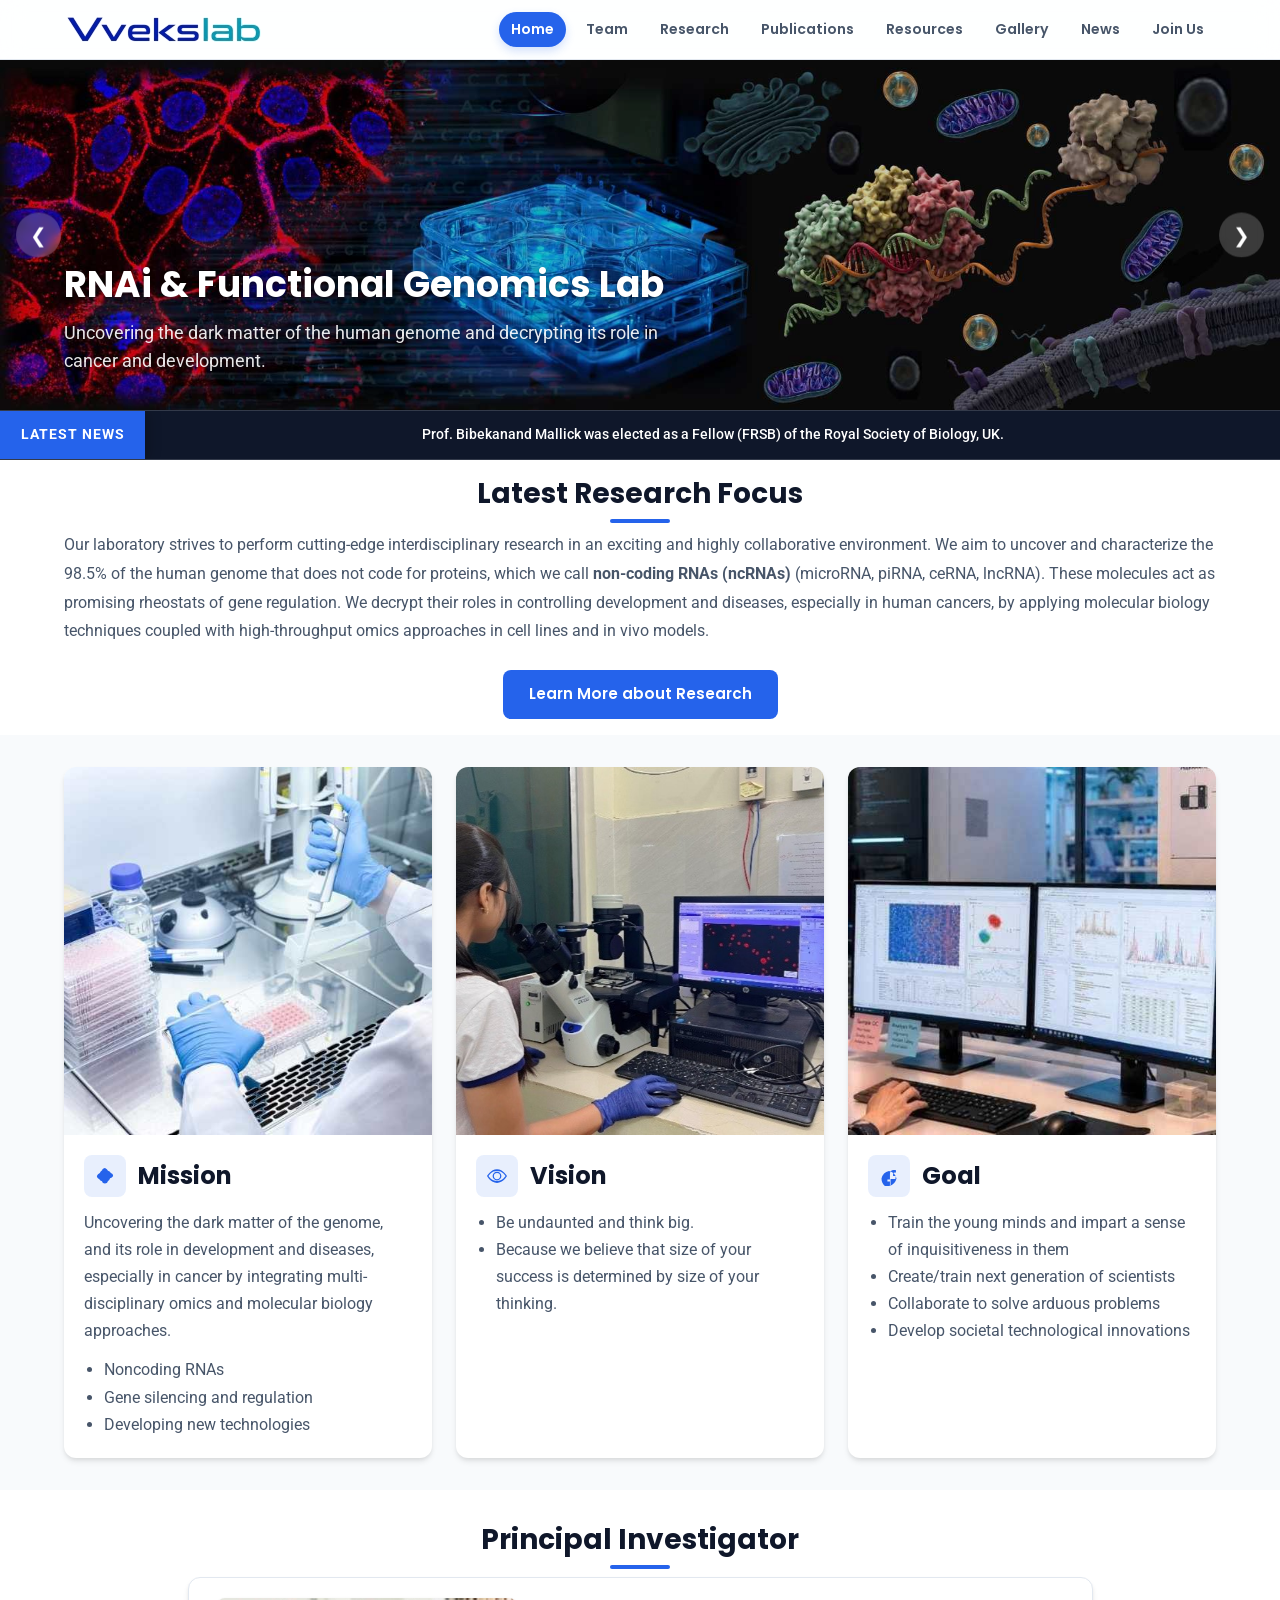
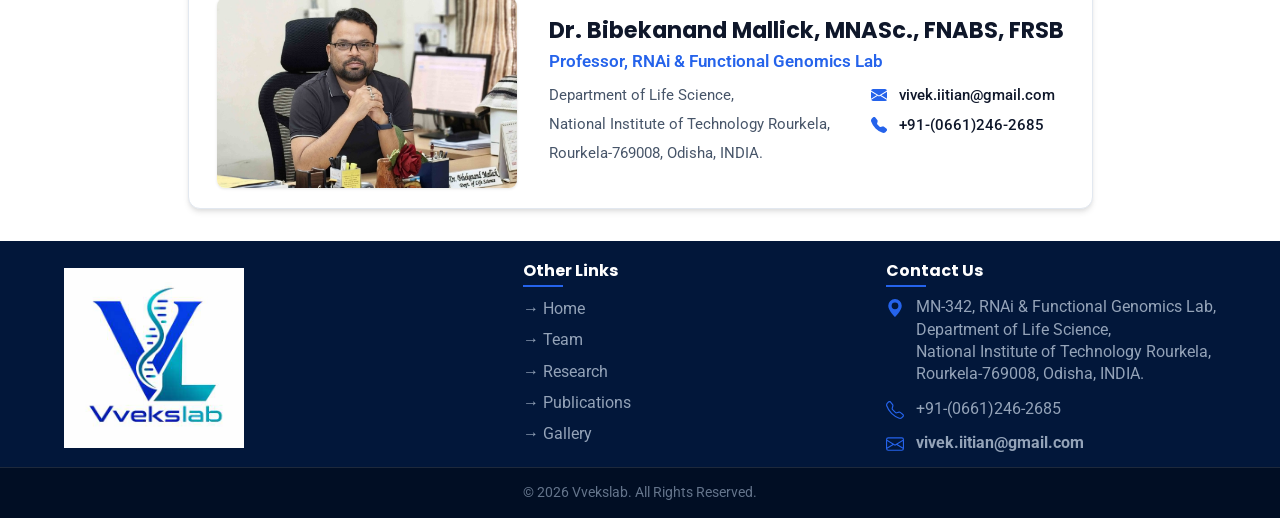
==== commit 1f1b1552: "Search Engine Optimization" ====
--- a/index.html
+++ b/index.html
@@ -6,6 +6,31 @@
   <meta http-equiv="X-UA-Compatible" content="IE=edge">
   <meta name="viewport" content="width=device-width, initial-scale=1.0">
   <title>Vvekslab | RNAi & Functional Genomics Lab</title>
+
+  <!-- Primary Meta Tags -->
+  <meta name="title" content="Vvekslab | RNAi & Functional Genomics Lab">
+  <meta name="description" content="Welcome to Vvekslab, the RNAi & Functional Genomics research laboratory. We investigate gene silencing mechanisms, non-coding RNA, genomics, and cellular pathways.">
+  <meta name="keywords" content="Vvekslab, RNAi, Functional Genomics, Gene Silencing, Molecular Biology, Genetics, RNA Interference, Research Lab">
+  <meta name="author" content="Vvekslab - RNAi & Functional Genomics Lab">
+  <meta name="robots" content="index, follow">
+
+  <!-- Canonical Link -->
+  <link rel="canonical" href="https://www.vvekslab.in/">
+
+  <!-- Open Graph / Facebook / WhatsApp -->
+  <meta property="og:type" content="website">
+  <meta property="og:url" content="https://www.vvekslab.in/">
+  <meta property="og:title" content="Vvekslab | RNAi & Functional Genomics Lab">
+  <meta property="og:description" content="Welcome to Vvekslab, the RNAi & Functional Genomics research laboratory. We investigate gene silencing mechanisms, non-coding RNA, genomics, and cellular pathways.">
+  <meta property="og:image" content="https://www.vvekslab.in/assets/images/logo.jpg">
+  <meta property="og:site_name" content="Vvekslab">
+
+  <!-- Twitter / X -->
+  <meta name="twitter:card" content="summary_large_image">
+  <meta name="twitter:url" content="https://www.vvekslab.in/">
+  <meta name="twitter:title" content="Vvekslab | RNAi & Functional Genomics Lab">
+  <meta name="twitter:description" content="Welcome to Vvekslab, the RNAi & Functional Genomics research laboratory. We investigate gene silencing mechanisms, non-coding RNA, genomics, and cellular pathways.">
+  <meta name="twitter:image" content="https://www.vvekslab.in/assets/images/logo.jpg">
 
   <!-- Favicon -->
   <link rel="shortcut icon" href="./assets/images/logo.jpg" type="image/jpeg">
@@ -19,6 +44,19 @@
 
   <!-- Main Stylesheet -->
   <link rel="stylesheet" href="./assets/css/style.css">
+
+  <!-- JSON-LD Structured Data -->
+  <script type="application/ld+json">
+  {
+    "@context": "https://schema.org",
+    "@type": "ResearchOrganization",
+    "name": "Vvekslab",
+    "alternateName": "RNAi & Functional Genomics Lab",
+    "url": "https://www.vvekslab.in/",
+    "logo": "https://www.vvekslab.in/assets/images/logo.jpg",
+    "description": "Research laboratory focusing on RNA interference, gene silencing mechanisms, and functional genomics."
+  }
+  </script>
 </head>
 
 <body id="top">
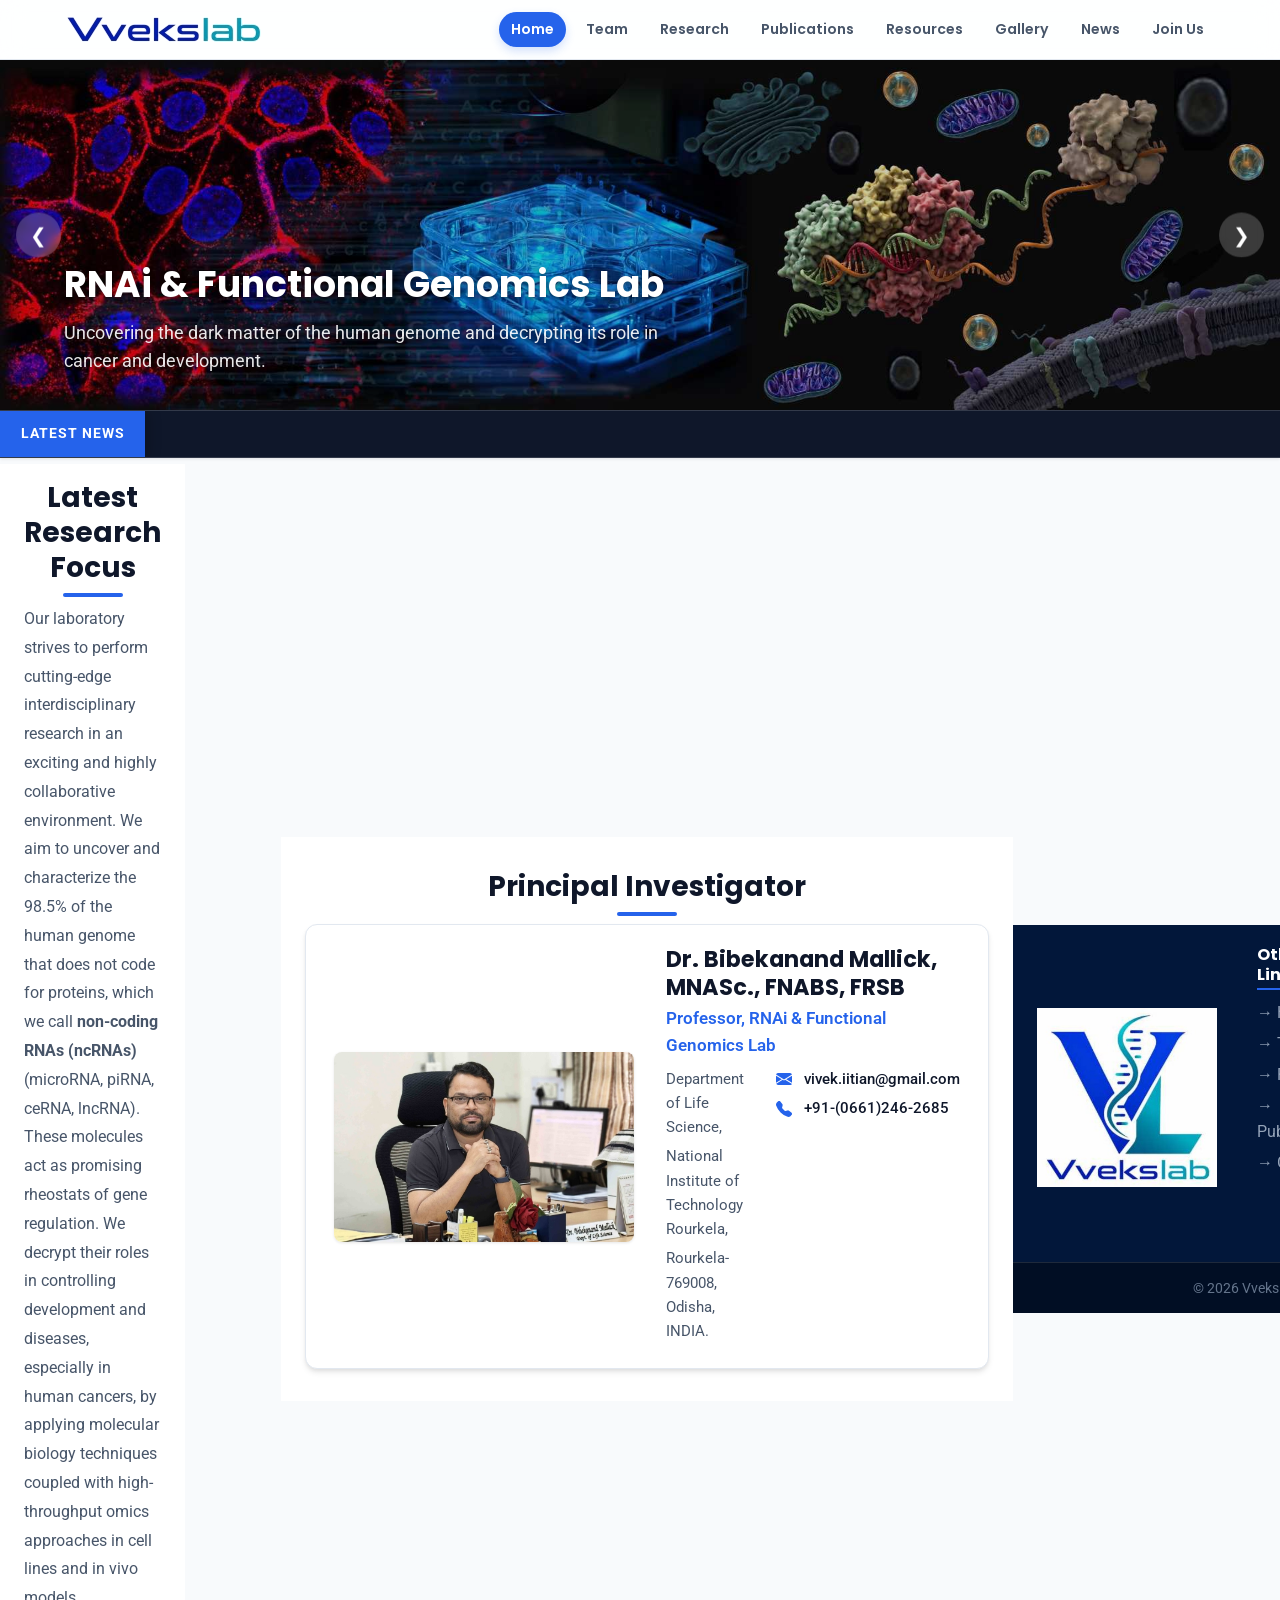
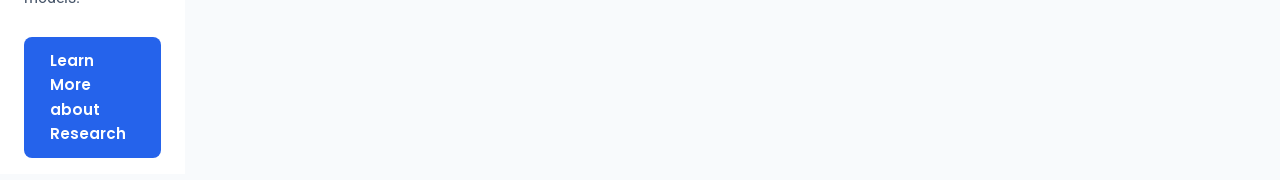
==== commit 84528ecc: "Update index.html" ====
--- a/index.html
+++ b/index.html
@@ -143,6 +143,7 @@
         <div class="ticker-item">Serving as Editor of Communications Biology (Nature Portfolio Journal).</div>
         <div class="ticker-item">Recent research on oral cancer published in the journal "BBA Gene Regulatory
           Mechanism".
+          <div class="ticker-item">New patent granted: Design, Synthesis, and Formulation of a Cotarnine derivative for Oral Cancer therapy.
         </div>
       </div>
     </div>
@@ -373,4 +374,4 @@
   <script src="./assets/js/script.js" defer></script>
 </body>
 
-</html>+</html>
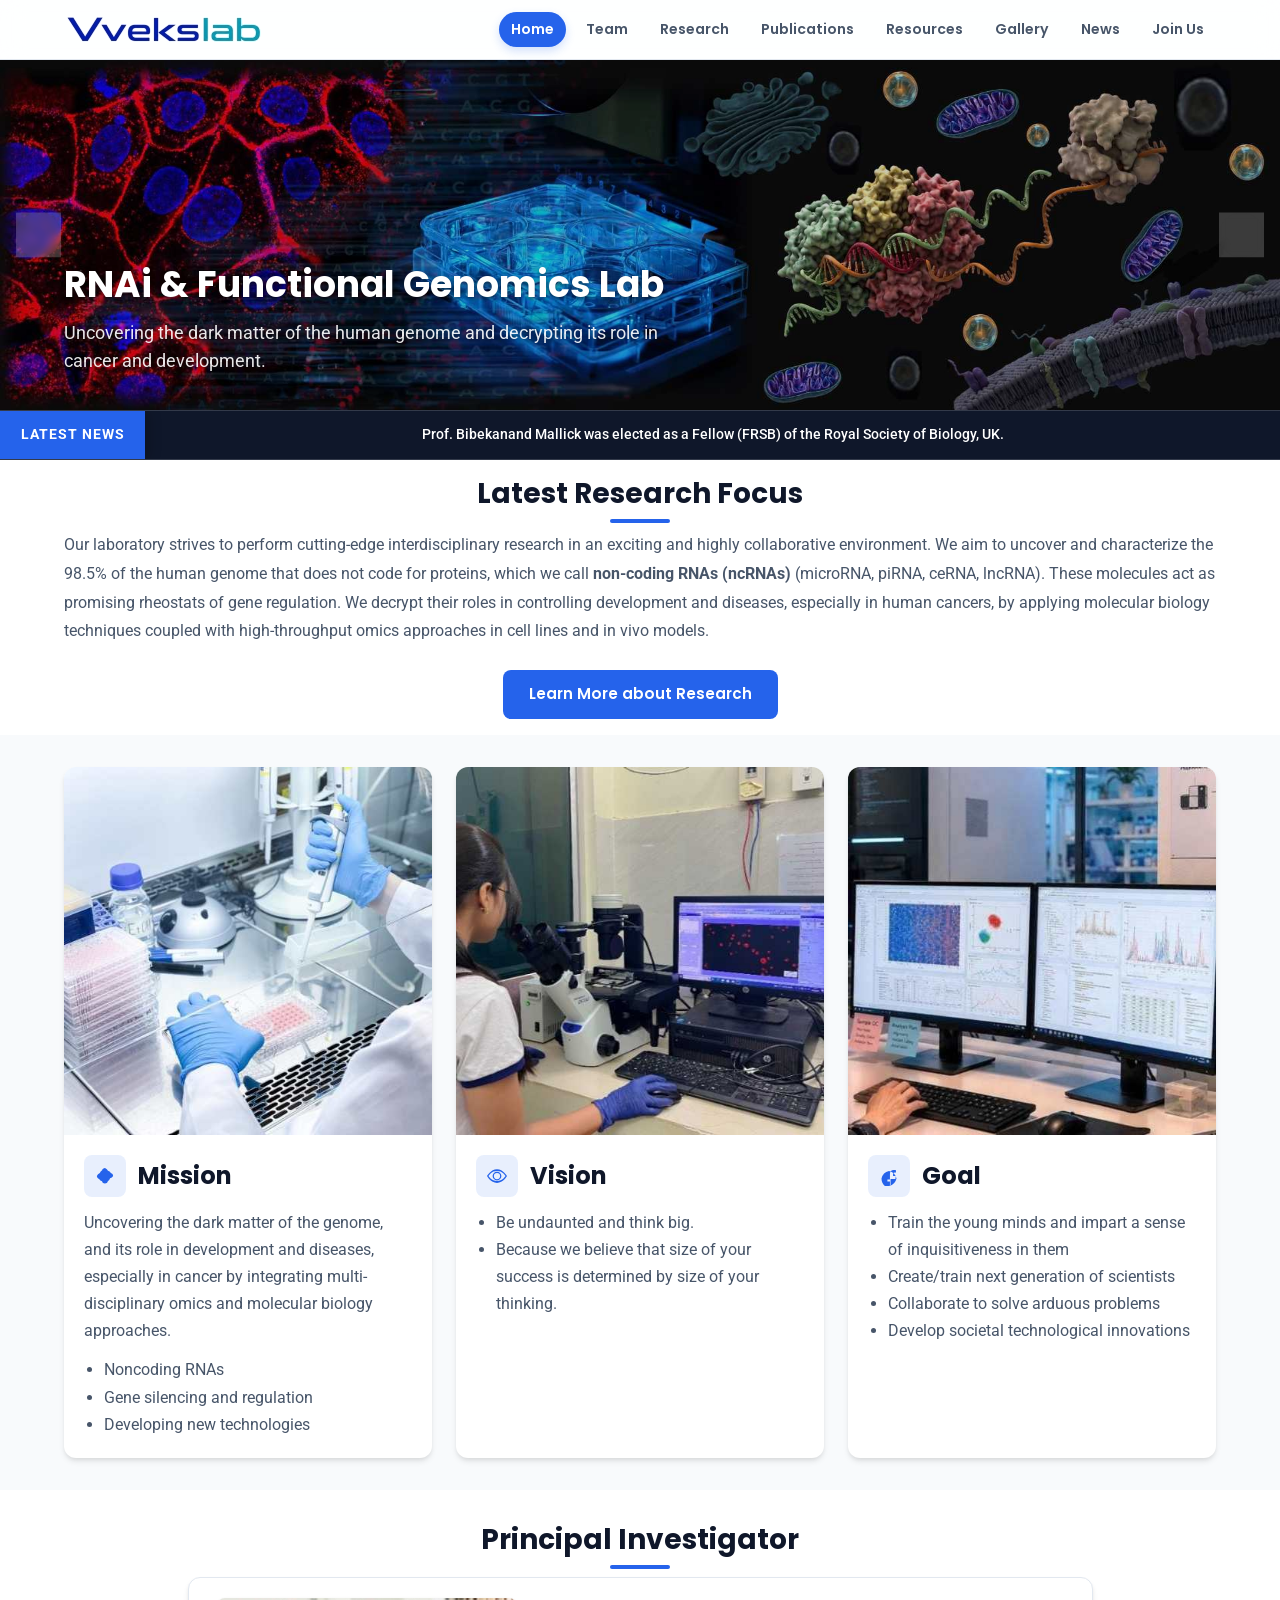
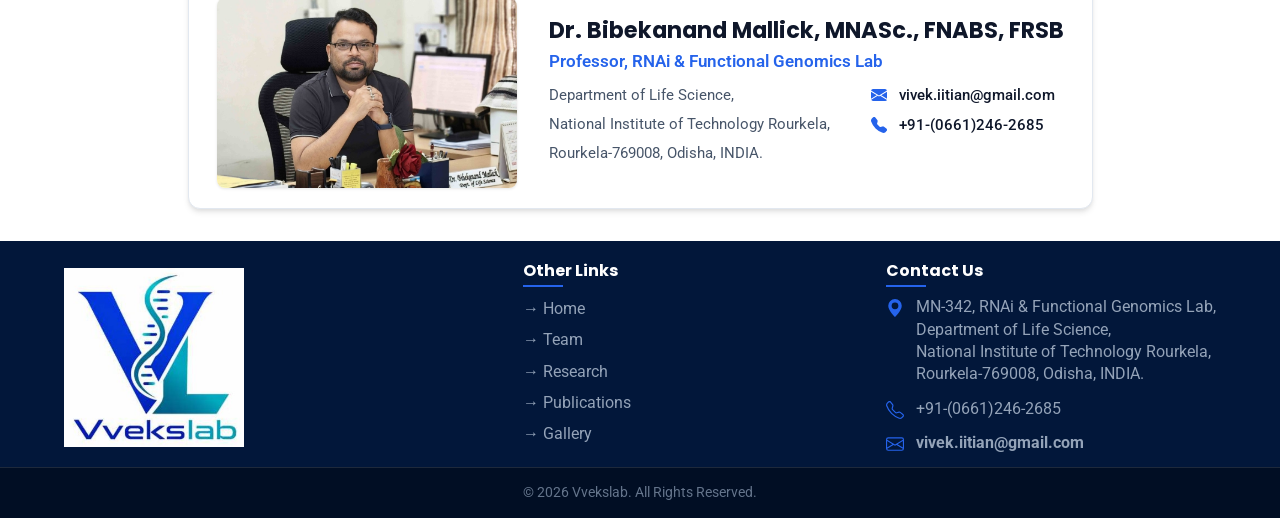
==== commit 433df0bc: "Update index.html" ====
--- a/index.html
+++ b/index.html
@@ -143,7 +143,7 @@
         <div class="ticker-item">Serving as Editor of Communications Biology (Nature Portfolio Journal).</div>
         <div class="ticker-item">Recent research on oral cancer published in the journal "BBA Gene Regulatory
           Mechanism".
-          <div class="ticker-item">New patent granted: Design, Synthesis, and Formulation of a Cotarnine derivative for Oral Cancer therapy.
+          <div class="ticker-item">New patent granted: Design, Synthesis, and Formulation of a Cotarnine derivative for Oral Cancer therapy.</div>
         </div>
       </div>
     </div>
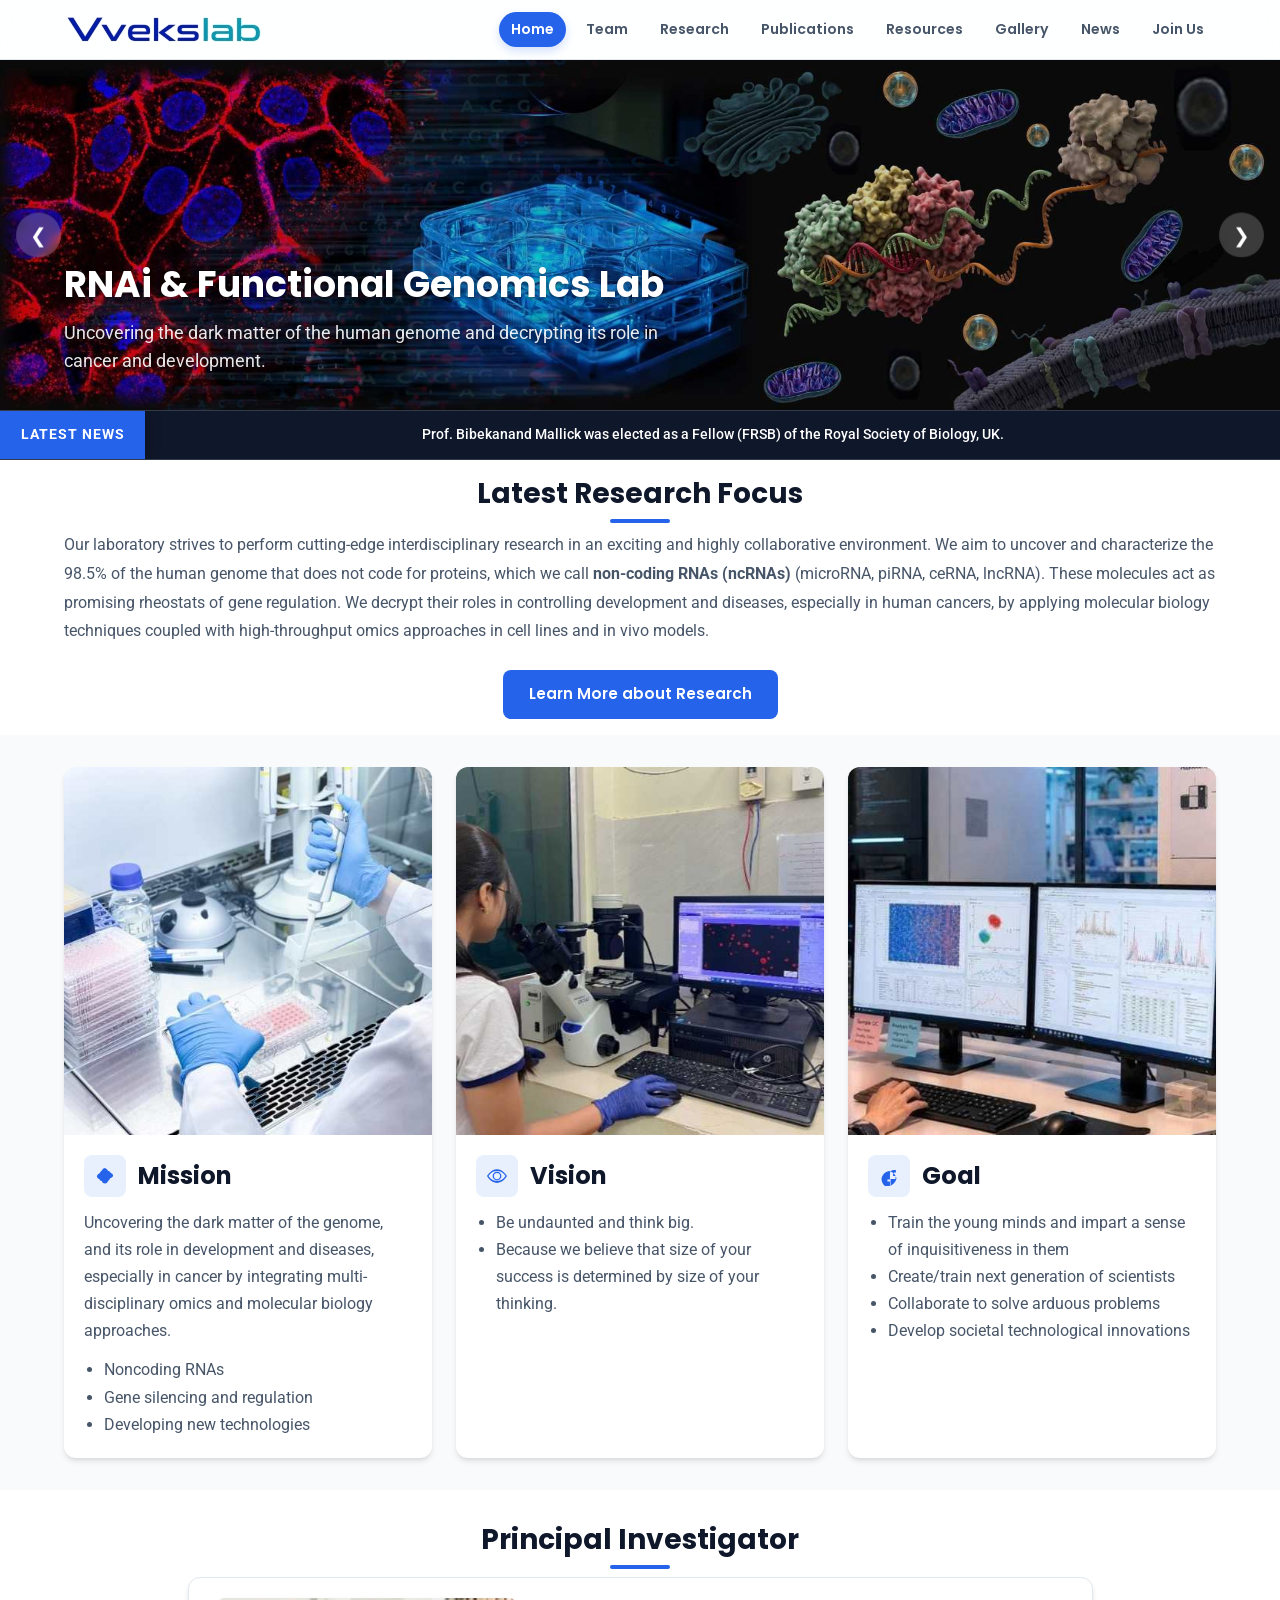
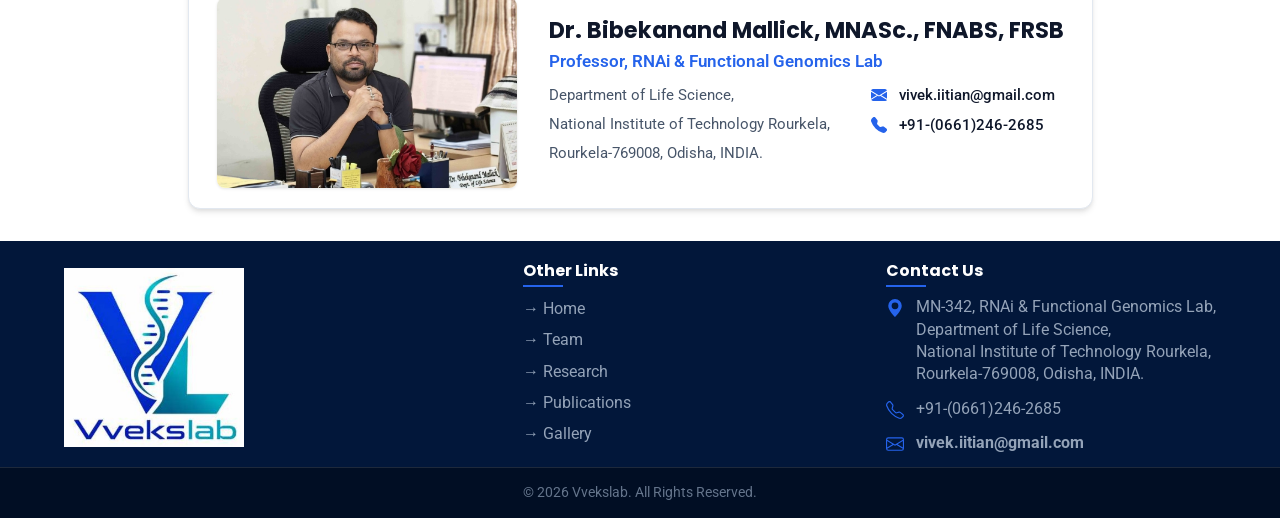
==== commit 3640b804: "Update index.html" ====
--- a/index.html
+++ b/index.html
@@ -142,8 +142,8 @@
           Biology, UK.</div>
         <div class="ticker-item">Serving as Editor of Communications Biology (Nature Portfolio Journal).</div>
         <div class="ticker-item">Recent research on oral cancer published in the journal "BBA Gene Regulatory
-          Mechanism".
-          <div class="ticker-item">New patent granted: Design, Synthesis, and Formulation of a Cotarnine derivative for Oral Cancer therapy.</div>
+          Mechanism".</div>
+          <div class="ticker-item">New patent granted: Design, Synthesis, and Formulation of a Cotarnine derivative for Oral Cancer therapy.
         </div>
       </div>
     </div>
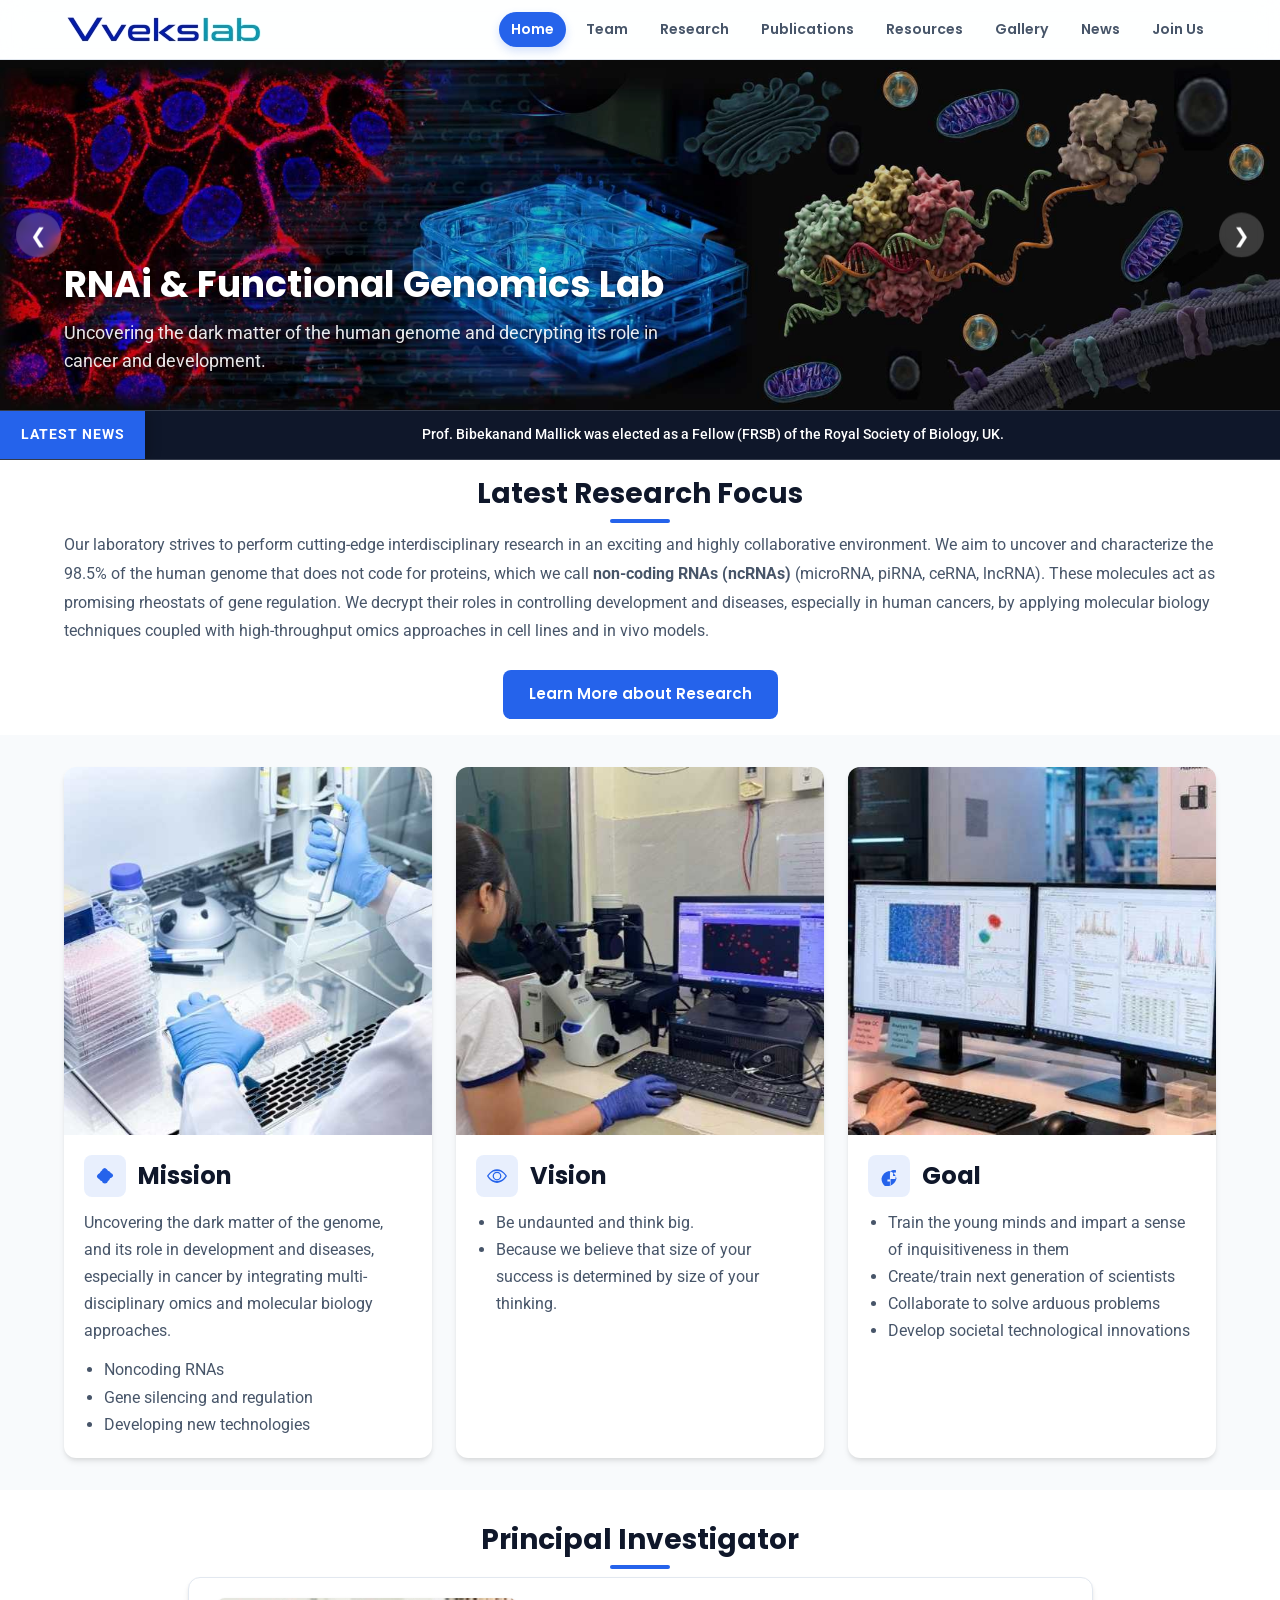
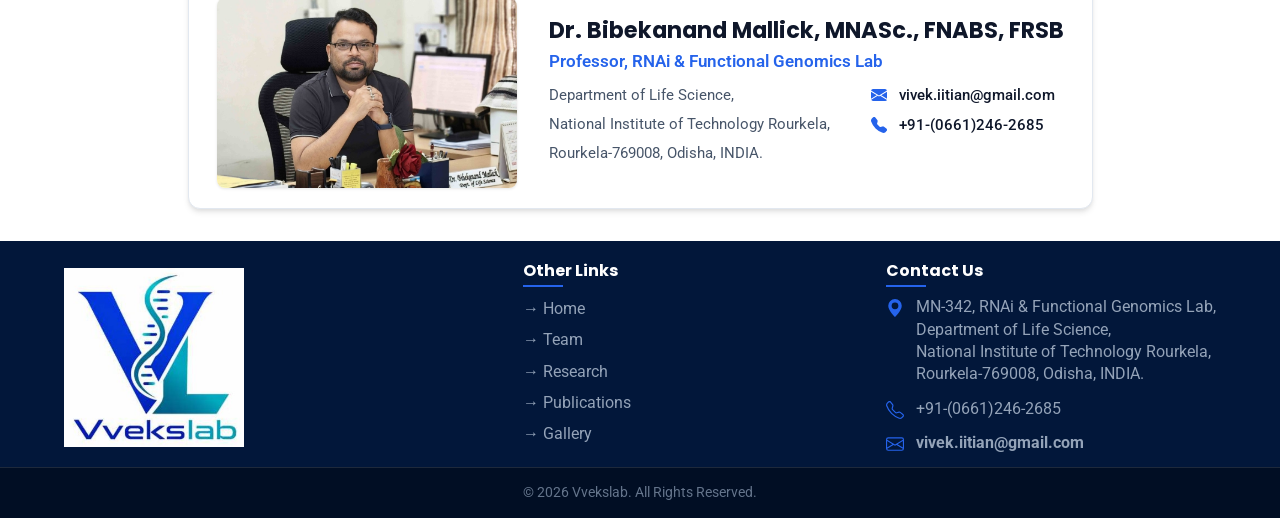
==== commit a3471482: "Update index.html" ====
--- a/index.html
+++ b/index.html
@@ -143,7 +143,8 @@
         <div class="ticker-item">Serving as Editor of Communications Biology (Nature Portfolio Journal).</div>
         <div class="ticker-item">Recent research on oral cancer published in the journal "BBA Gene Regulatory
           Mechanism".</div>
-          <div class="ticker-item">New patent granted: Design, Synthesis, and Formulation of a Cotarnine derivative for Oral Cancer therapy.
+          <div class="ticker-item">New patent: Design, Synthesis, and Formulation of a Cotarnine derivative for Oral Cancer therapy.
+        </div>
         </div>
       </div>
     </div>
